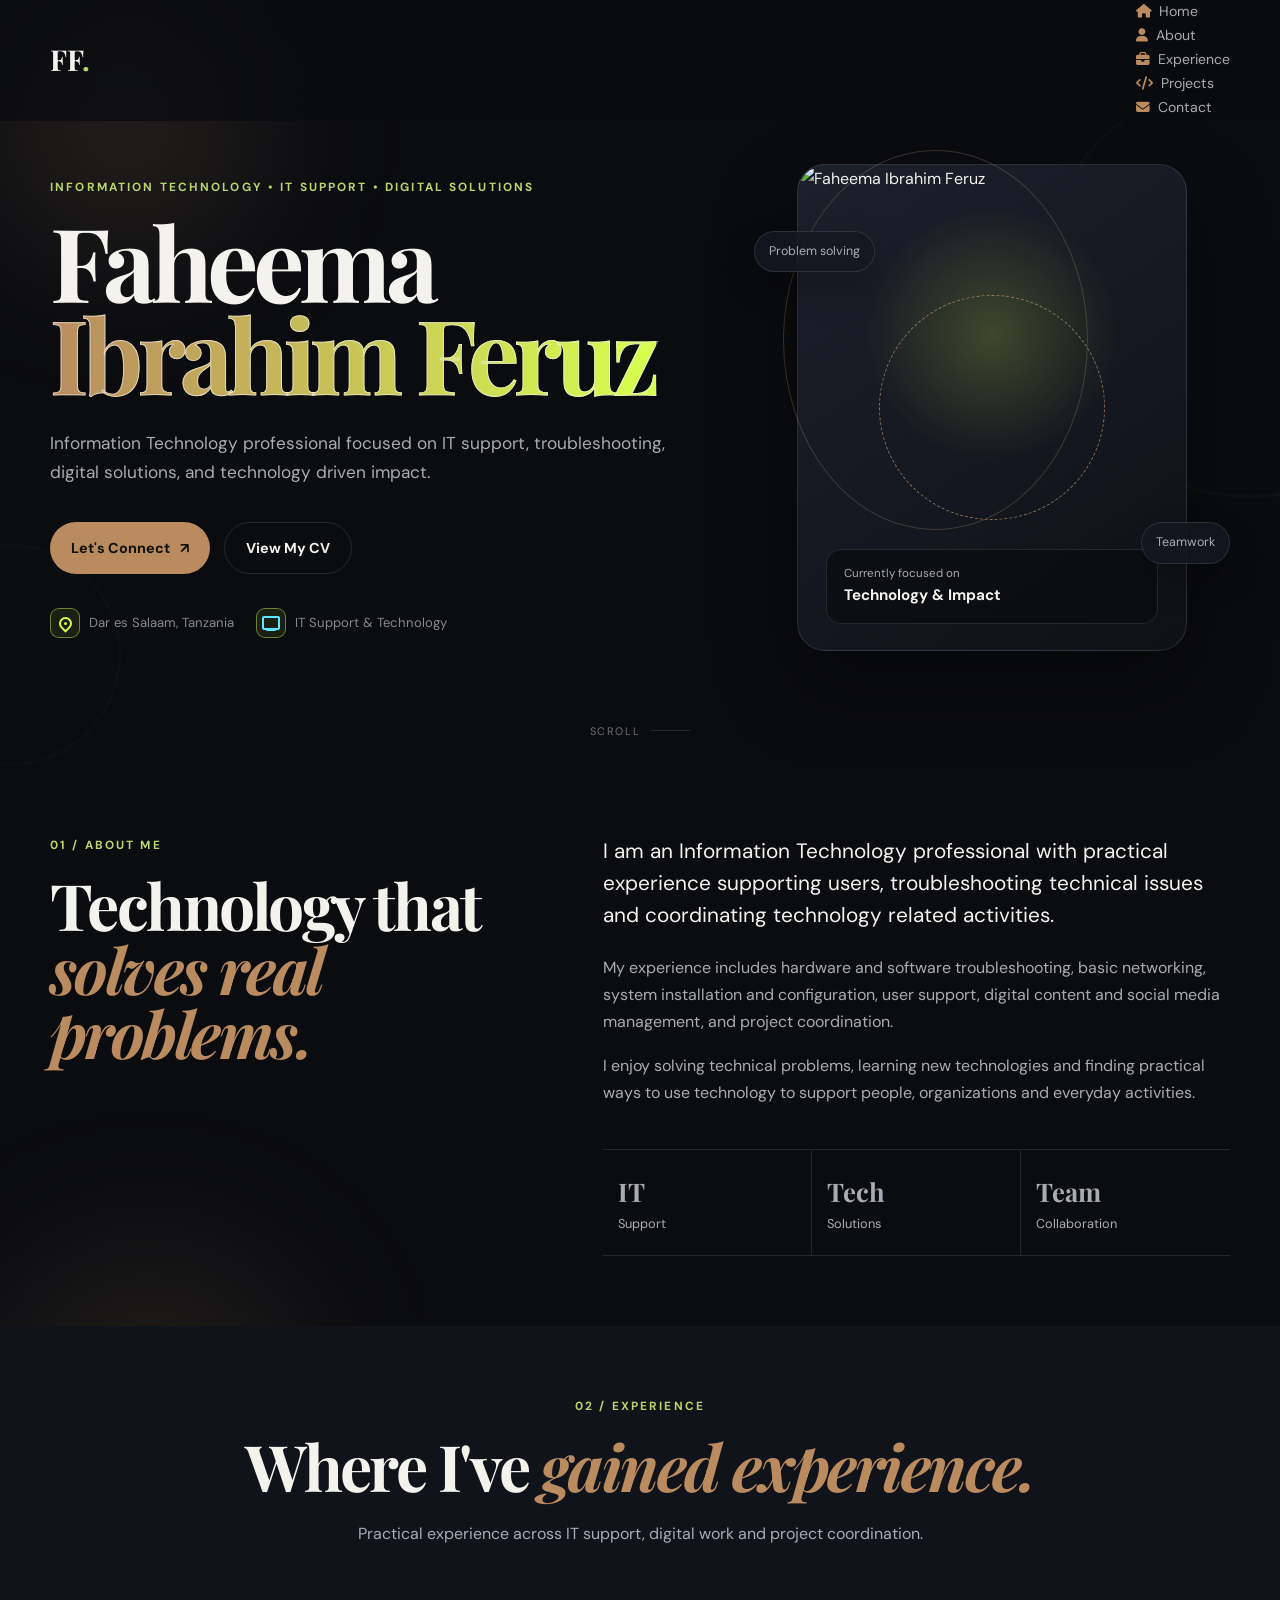
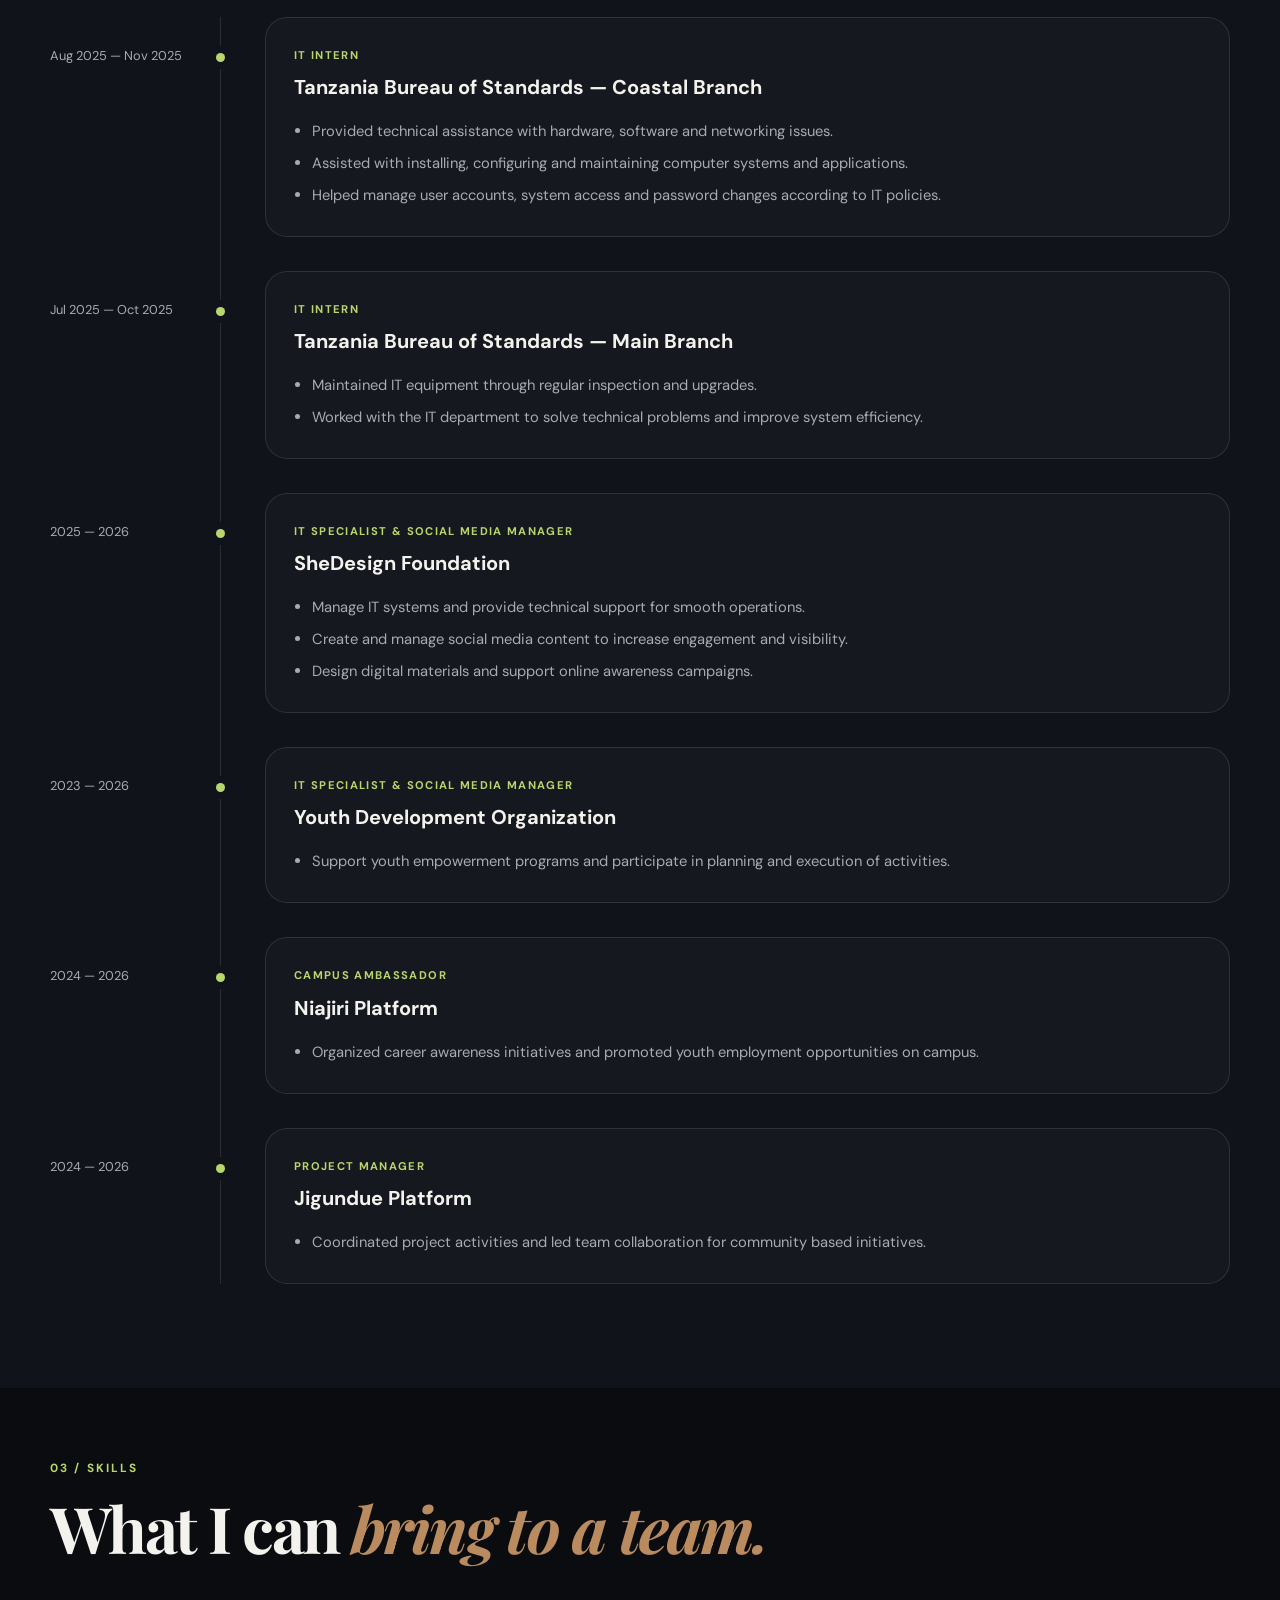
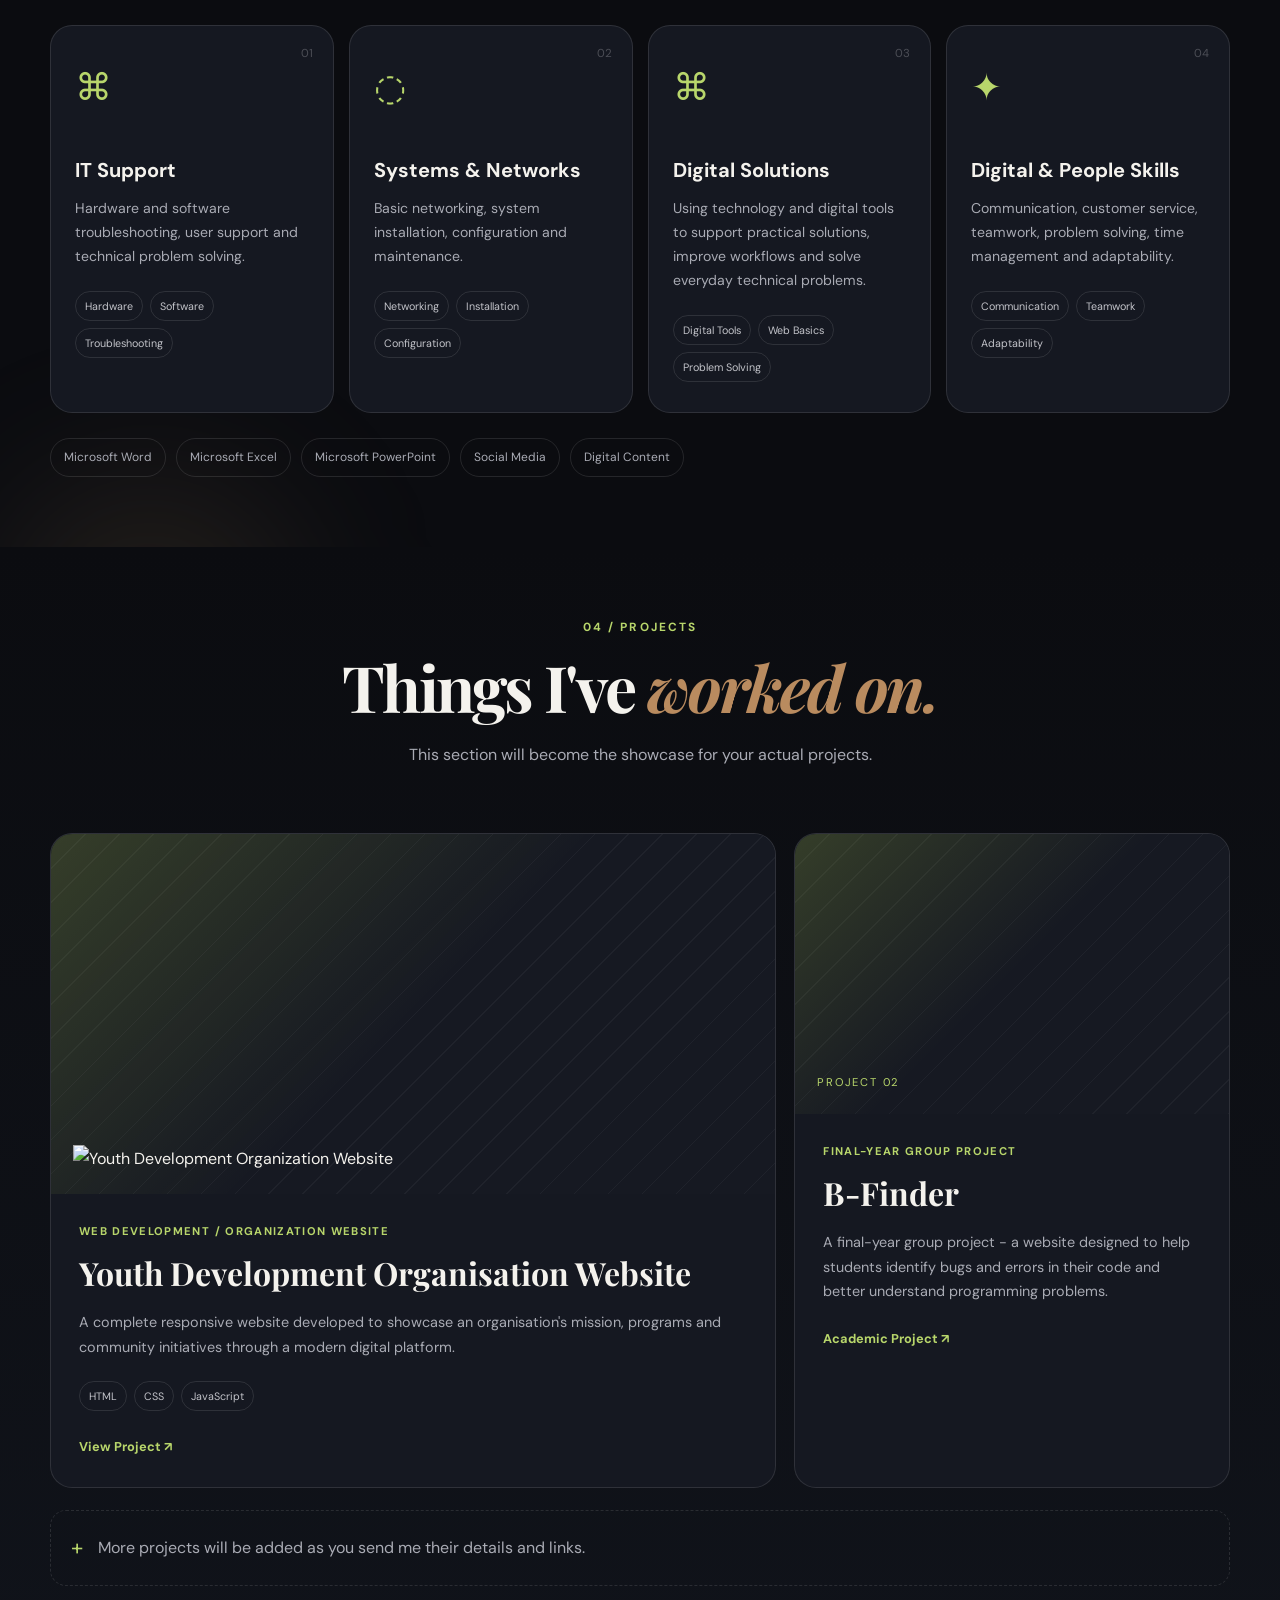
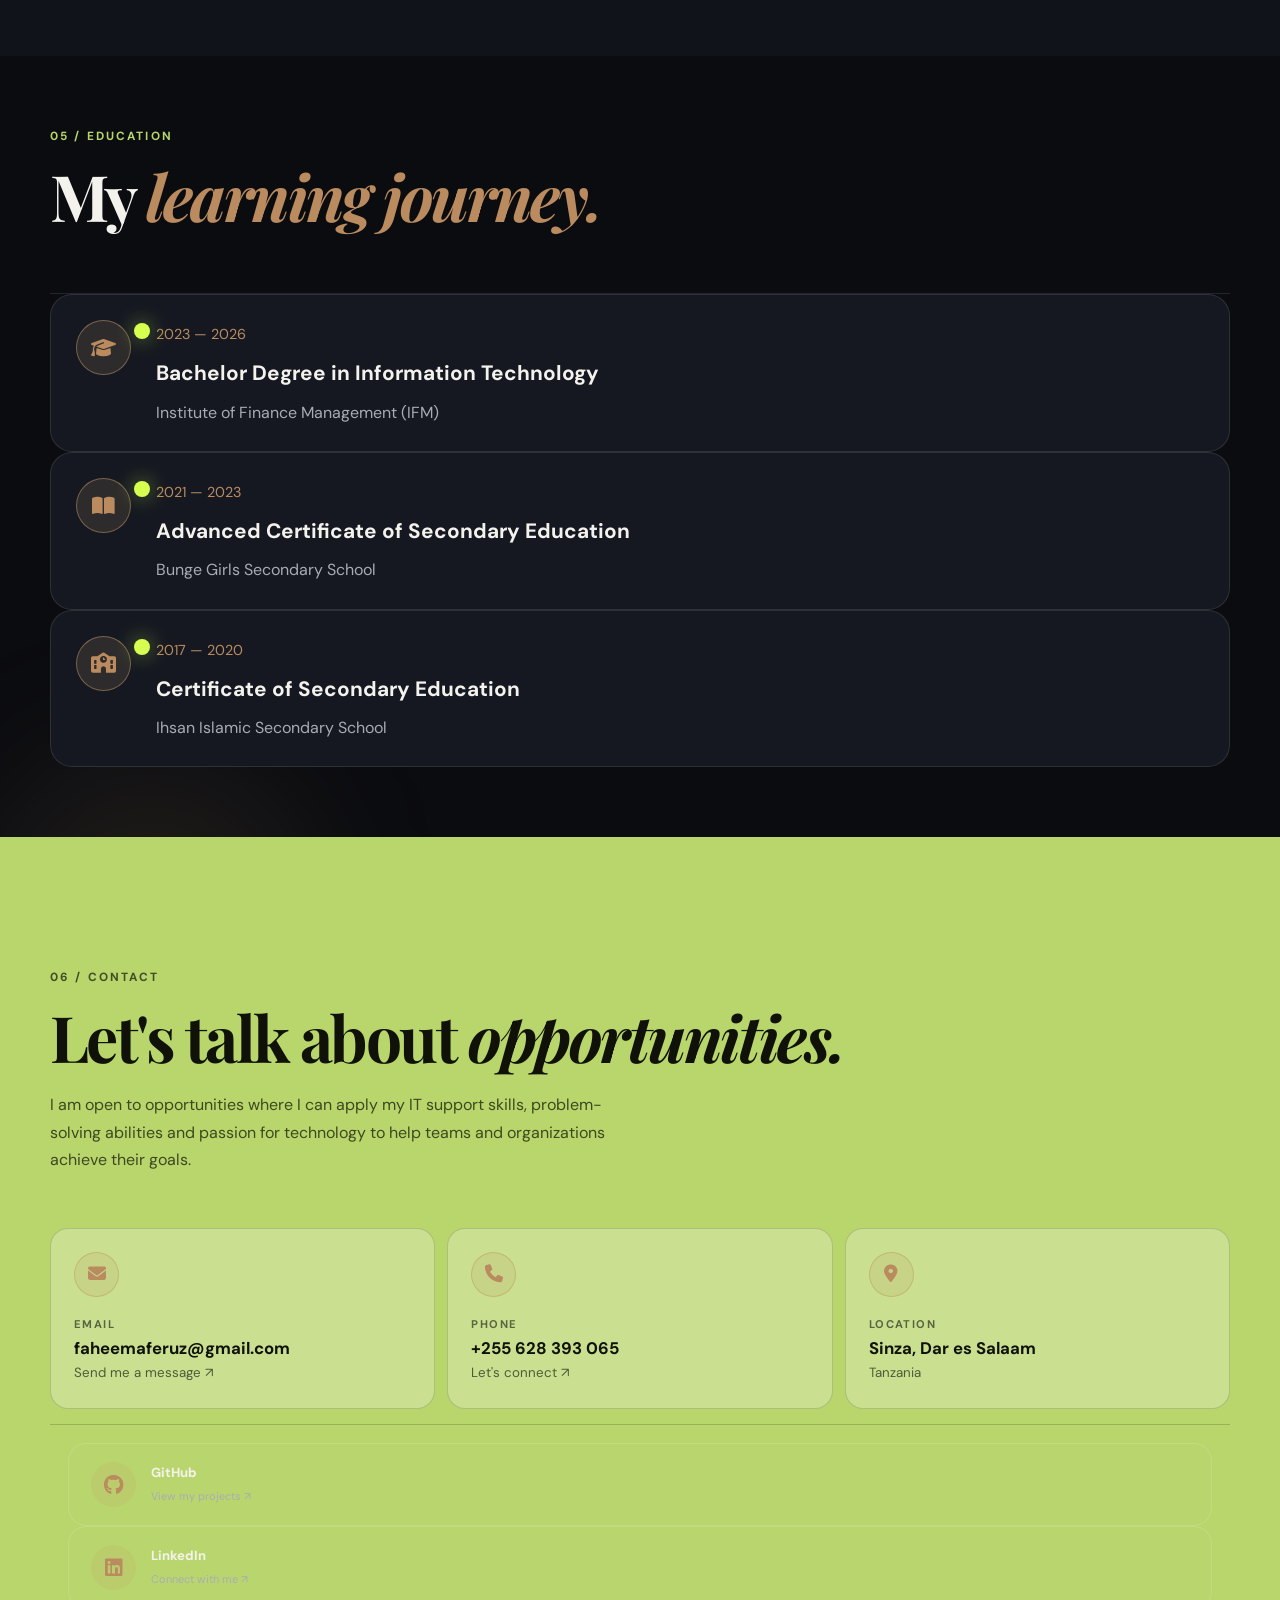
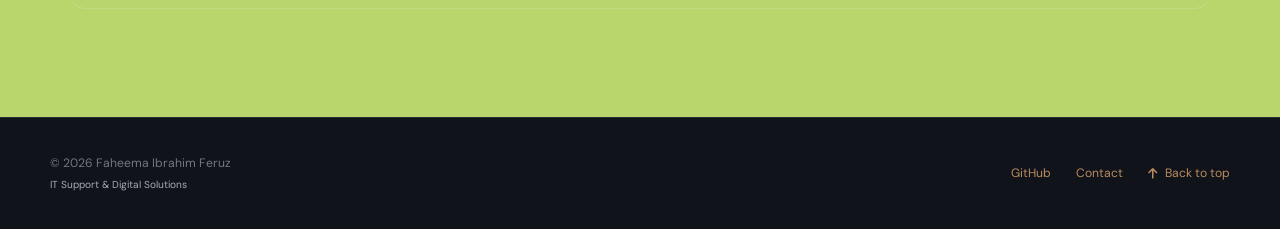
==== index.html @ ff319fea "Add files via upload" ====
<!DOCTYPE html>
<html lang="en">
<head>
  <meta charset="UTF-8">
  <meta name="viewport" content="width=device-width, initial-scale=1.0">
  <meta name="description" content="Portfolio of Faheema Ibrahim Feruz — Information Technology, IT Support and Digital Solutions.">
  <title>Faheema Ibrahim Feruz | IT Support & Digital Solutions</title>
  <link rel="preconnect" href="https://fonts.googleapis.com">
  <link rel="preconnect" href="https://fonts.gstatic.com" crossorigin>
  <link href="https://fonts.googleapis.com/css2?family=DM+Sans:wght@400;500;600;700&family=Playfair+Display:wght@600;700&display=swap" rel="stylesheet">
  <link rel="stylesheet" href="https://cdnjs.cloudflare.com/ajax/libs/font-awesome/6.5.2/css/all.min.css">
  <link rel="stylesheet" href="https://cdnjs.cloudflare.com/ajax/libs/font-awesome/6.5.1/css/all.min.css">
  <link rel="stylesheet" href="https://cdnjs.cloudflare.com/ajax/libs/font-awesome/6.5.2/css/all.min.css">
  <link rel="stylesheet" href="style.css">
</head>

<body>
  <div class="cursor-glow"></div>

 <header class="site-header">

  <nav class="navbar container">

    <a class="logo" href="#home">
      FF<span>.</span>
    </a>


    <button class="menu-toggle" aria-label="Open menu">
      <i class="fa-solid fa-bars"></i>
    </button>


    <nav class="nav-links">

      <a href="#home">
        <i class="fa-solid fa-house"></i>
        Home
      </a>

      <a href="#about">
        <i class="fa-solid fa-user"></i>
        About
      </a>

      <a href="#experience">
        <i class="fa-solid fa-briefcase"></i>
        Experience
      </a>

      <a href="#projects">
        <i class="fa-solid fa-code"></i>
        Projects
      </a>

      <a href="#contact">
        <i class="fa-solid fa-envelope"></i>
        Contact
      </a>

    </nav>

  </nav>

</header>
  <main>
    <!-- HERO -->
    <section id="home" class="hero">
      <div class="hero-bg-shape shape-one"></div>
      <div class="hero-bg-shape shape-two"></div>

      <div class="container hero-content">
        <div class="hero-text reveal">
          <p class="eyebrow">INFORMATION TECHNOLOGY • IT SUPPORT • DIGITAL SOLUTIONS</p>
          <h1>Faheema<br><span>Ibrahim Feruz</span></h1>
          <p class="hero-description">
            Information Technology professional focused on IT support, troubleshooting, digital solutions, and technology driven impact.
          </p>

          <div class="hero-buttons">
            <a class="btn btn-primary" href="#contact">Let's Connect <span>↗</span></a>
            <a class="btn btn-outline" href="Faheema-Feruz-CV.pdf" target="_blank">View My CV</a>
          </div>

          <div class="quick-info">
           <span class="info-item">
    <span class="info-icon location-icon">
        <span></span>
    </span>
    Dar es Salaam, Tanzania
</span>

<span class="info-item">
    <span class="info-icon computer-icon">
        <span></span>
    </span>
    IT Support & Technology
</span>
          </div>
        </div>

        <div class="hero-visual reveal">
          <div class="portrait-card">
            <div class="portrait-ring"></div>
            <img
        src="profile.jpg"
        alt="Faheema Ibrahim Feruz"
        class="profile-photo"
    >
            <div class="portrait-caption">
              <span>Currently focused on</span>
              <strong>Technology & Impact</strong>
            </div>
          </div>
          <div class="floating-note note-one">Problem solving</div>
          <div class="floating-note note-two">Teamwork</div>
        </div>
      </div>

      <a class="scroll-indicator" href="#about" aria-label="Scroll to about section">
        <span>Scroll</span>
        <div class="scroll-line"></div>
      </a>
    </section>

    <!-- ABOUT -->
    <section id="about" class="section">
      <div class="container two-column">
        <div class="section-heading reveal">
          <p class="eyebrow">01 / ABOUT ME</p>
          <h2>Technology that <em>solves real problems.</em></h2>
        </div>

        <div class="about-copy reveal">
          <p class="lead">
            I am an Information Technology professional with practical experience
            supporting users, troubleshooting technical issues and coordinating
            technology related activities.
          </p>
          <p>
            My experience includes hardware and software troubleshooting, basic networking,
            system installation and configuration, user support, digital content and
            social media management, and project coordination.
          </p>
         <p>
    I enjoy solving technical problems, learning new technologies and
    finding practical ways to use technology to support people,
    organizations and everyday activities.
  </p>

  <div class="about-stats">
    <div>
      <strong>IT</strong>
      <span>Support</span>
    </div>
    <div>
      <strong>Tech</strong>
      <span>Solutions</span>
    </div>
    <div>
      <strong>Team</strong>
      <span>Collaboration</span>
    </div>
  </div>
</div>
    </section>

    <!-- EXPERIENCE -->
    <section id="experience" class="section section-dark">
      <div class="container">
        <div class="section-heading centered reveal">
          <p class="eyebrow">02 / EXPERIENCE</p>
          <h2>Where I've <em>gained experience.</em></h2>
          <p>Practical experience across IT support, digital work and project coordination.</p>
        </div>

        <div class="timeline">
          <article class="timeline-item reveal">
            <div class="timeline-date">Aug 2025 — Nov 2025</div>
            <div class="timeline-card">
              <p class="role">IT Intern</p>
              <h3>Tanzania Bureau of Standards — Coastal Branch</h3>
              <ul>
                <li>Provided technical assistance with hardware, software and networking issues.</li>
                <li>Assisted with installing, configuring and maintaining computer systems and applications.</li>
                <li>Helped manage user accounts, system access and password changes according to IT policies.</li>
              </ul>
            </div>
          </article>

          <article class="timeline-item reveal">
            <div class="timeline-date">Jul 2025 — Oct 2025</div>
            <div class="timeline-card">
              <p class="role">IT Intern</p>
              <h3>Tanzania Bureau of Standards — Main Branch</h3>
              <ul>
                <li>Maintained IT equipment through regular inspection and upgrades.</li>
                <li>Worked with the IT department to solve technical problems and improve system efficiency.</li>
              </ul>
            </div>
          </article>

          <article class="timeline-item reveal">
            <div class="timeline-date">2025 — 2026</div>
            <div class="timeline-card">
              <p class="role">IT Specialist & Social Media Manager</p>
              <h3>SheDesign Foundation</h3>
              <ul>
                <li>Manage IT systems and provide technical support for smooth operations.</li>
                <li>Create and manage social media content to increase engagement and visibility.</li>
                <li>Design digital materials and support online awareness campaigns.</li>
              </ul>
            </div>
          </article>

          <article class="timeline-item reveal">
            <div class="timeline-date">2023 — 2026</div>
            <div class="timeline-card">
              <p class="role">IT Specialist & Social Media Manager</p>
              <h3>Youth Development Organization</h3>
              <ul>
                <li>Support youth empowerment programs and participate in planning and execution of activities.</li>
              </ul>
            </div>
          </article>

          <article class="timeline-item reveal">
            <div class="timeline-date">2024 — 2026</div>
            <div class="timeline-card">
              <p class="role">Campus Ambassador</p>
              <h3>Niajiri Platform</h3>
              <ul>
                <li>Organized career awareness initiatives and promoted youth employment opportunities on campus.</li>
              </ul>
            </div>
          </article>

          <article class="timeline-item reveal">
            <div class="timeline-date">2024 — 2026</div>
            <div class="timeline-card">
              <p class="role">Project Manager</p>
              <h3>Jigundue Platform</h3>
              <ul>
                <li>Coordinated project activities and led team collaboration for community based initiatives.</li>
              </ul>
            </div>
          </article>
        </div>
      </div>
    </section>

    <!-- SKILLS -->
    <section id="skills" class="section">
      <div class="container">
        <div class="section-heading reveal">
          <p class="eyebrow">03 / SKILLS</p>
          <h2>What I can <em>bring to a team.</em></h2>
        </div>

        <div class="skills-grid">
          <article class="skill-card reveal">
            <span class="skill-number">01</span>
            <div class="skill-icon">⌘</div>
            <h3>IT Support</h3>
            <p>Hardware and software troubleshooting, user support and technical problem solving.</p>
            <div class="tags">
              <span>Hardware</span><span>Software</span><span>Troubleshooting</span>
            </div>
          </article>

          <article class="skill-card reveal">
            <span class="skill-number">02</span>
            <div class="skill-icon">◌</div>
            <h3>Systems & Networks</h3>
            <p>Basic networking, system installation, configuration and maintenance.</p>
            <div class="tags">
              <span>Networking</span><span>Installation</span><span>Configuration</span>
            </div>
          </article>

          <article class="skill-card reveal">
  <span class="skill-number">03</span>
  <div class="skill-icon">⌘</div>
  <h3>Digital Solutions</h3>
  <p>Using technology and digital tools to support practical solutions, improve workflows and solve everyday technical problems.</p>
  <div class="tags">
    <span>Digital Tools</span><span>Web Basics</span><span>Problem Solving</span>
  </div>
</article>

          <article class="skill-card reveal">
            <span class="skill-number">04</span>
            <div class="skill-icon">✦</div>
            <h3>Digital & People Skills</h3>
            <p>Communication, customer service, teamwork, problem solving, time management and adaptability.</p>
            <div class="tags">
              <span>Communication</span><span>Teamwork</span><span>Adaptability</span>
            </div>
          </article>
        </div>

        <div class="software-strip reveal">
          <span>Microsoft Word</span>
          <span>Microsoft Excel</span>
          <span>Microsoft PowerPoint</span>
          <span>Social Media</span>
          <span>Digital Content</span>
        </div>
      </div>
    </section>

    <!-- PROJECTS -->
    <section id="projects" class="section projects-section">
      <div class="container">
        <div class="section-heading centered reveal">
          <p class="eyebrow">04 / PROJECTS</p>
          <h2>Things I've <em>worked on.</em></h2>
          <p>This section will become the showcase for your actual projects.</p>
        </div>

        <div class="project-grid">
          <article class="project-card featured reveal">
            <div class="project-image project-image-one">
  <img src="ydo-website.png" alt="Youth Development Organization Website">
</div>
            <div class="project-content">
             <p class="project-type">Web Development / Organization Website</p>

<h3>Youth Development Organisation Website</h3>

<p>
A complete responsive website developed to showcase an organisation's
mission, programs and community initiatives through a modern digital
platform.
</p>

<div class="tags">
  <span>HTML</span>
  <span>CSS</span>
  <span>JavaScript</span>
</div>

<div class="project-links">
    <a href="project-ydo.html" class="project-link">
        View Project ↗
    </a>
</div>
            </div>
          </article>

          <article class="project-card reveal">
            <div class="project-image project-image-two">
              <span>PROJECT 02</span>
            </div>
            <div class="project-content">
              <p class="project-type">Final-Year Group Project</p>
              <h3>B-Finder</h3>
<p>
  A final-year group project - a website designed to help students
  identify bugs and errors in their code and better understand
  programming problems.
</p>
              <div class="project-links">
                <span class="project-link">
  Academic Project ↗
</span>
              </div>
            </div>
          </article>
        </div>

        <div class="project-note reveal">
          <span>+</span>
          <p>More projects will be added as you send me their details and links.</p>
        </div>
      </div>
    </section>

    <!-- EDUCATION -->
    <section id="education" class="section">
      <div class="container">
        <div class="section-heading reveal">
          <p class="eyebrow">05 / EDUCATION</p>
          <h2>My <em>learning journey.</em></h2>
        </div>

        <div class="education-list">

  <article class="education-item reveal">
   <div class="education-icon">
  <i class="fa-solid fa-graduation-cap"></i>
</div>

    <div class="education-content">
      <span class="education-year">2023 — 2026</span>
      <h3>Bachelor Degree in Information Technology</h3>
      <p>Institute of Finance Management (IFM)</p>
    </div>
  </article>

  <article class="education-item reveal">
   <div class="education-icon">
  <i class="fa-solid fa-book-open"></i>
</div>

    <div class="education-content">
      <span class="education-year">2021 — 2023</span>
      <h3>Advanced Certificate of Secondary Education</h3>
      <p>Bunge Girls Secondary School</p>
    </div>
  </article>

  <article class="education-item reveal">
   <div class="education-icon">
  <i class="fa-solid fa-school"></i>
</div>

    <div class="education-content">
      <span class="education-year">2017 — 2020</span>
      <h3>Certificate of Secondary Education</h3>
      <p>Ihsan Islamic Secondary School</p>
    </div>
  </article>

</div>
    </section>

    <!-- CONTACT -->
    <section id="contact" class="contact-section">
      <div class="container contact-inner">
        <div class="section-heading reveal">
          <p class="eyebrow">06 / CONTACT</p>
          <h2>Let's talk about <em>opportunities.</em></h2>
          <p>
  I am open to opportunities where I can apply my IT support skills,
  problem-solving abilities and passion for technology to help teams
  and organizations achieve their goals.
</p>
        </div>

        <div class="contact-details reveal">
          <a href="mailto:faheemaferuz@gmail.com" class="contact-card">
  <div class="contact-icon">
    <i class="fa-solid fa-envelope"></i>
  </div>

  <span>Email</span>
  <strong>faheemaferuz@gmail.com</strong>
  <small>Send me a message ↗</small>
</a>

          <a href="tel:+255628393065" class="contact-card">
            <div class="contact-icon">
  <i class="fa-solid fa-phone"></i>
</div>
            <span>Phone</span>
            <strong>+255 628 393 065</strong>
            <small>Let's connect ↗</small>
          </a>

          <div class="contact-card">
            <div class="contact-icon">
  <i class="fa-solid fa-location-dot"></i>
</div>
            <span>Location</span>
            <strong>Sinza, Dar es Salaam</strong>
            <small>Tanzania</small>
          </div>
        </div>

        <div class="social-placeholder reveal">
  <a href="https://github.com/maolixie" 
   target="_blank" 
   class="social-card">

  <span class="social-icon">
    <i class="fa-brands fa-github"></i>
  </span>

  <div>
    <strong>GitHub</strong>
    <small>View my projects ↗</small>
  </div>

</a>

   <a href="https://www.linkedin.com/in/faheema-feruz-80536438b" 
     target="_blank" 
     class="social-card">

    <span class="social-icon">
      <i class="fa-brands fa-linkedin"></i>
    </span>

    <div>
      <strong>LinkedIn</strong>
      <small>Connect with me ↗</small>
    </div>

  </a>

</div>
      </div>
    </section>
  </main>

  <footer class="footer">
  <div class="container footer-inner">
    <div>
      <p>© <span id="year"></span> Faheema Ibrahim Feruz</p>
      <small>IT Support & Digital Solutions</small>
    </div>

    <div class="footer-links">
      <a href="https://github.com/maolixie" target="_blank">GitHub</a>
      <a href="#contact">Contact</a>
     <a href="#home">
    <i class="fa-solid fa-arrow-up"></i>
    Back to top
</a>
    </div>
  </div>
</footer>

  <script src="script.js"></script>
</body>
</html>
---- style.css ----
/* ==============================
   FAHEEMA IBRAHIM FERUZ PORTFOLIO
   ============================== */

:root {
  --bg: #0b0c10;
  --bg-soft: #11131a;
  --card: #151821;
  --text: #f4f2ed;
  --muted: #a9abb4;
  --line: rgba(255,255,255,.11);
  --accent: #b8d66b;
--accent-dark: #91ad4f;
  --max: 1180px;
  --radius: 22px;
}

* {
  margin: 0;
  padding: 0;
  box-sizing: border-box;
}

html {
  scroll-behavior: smooth;
}

body {
  font-family: "DM Sans", sans-serif;
  background: var(--bg);
  color: var(--text);
  line-height: 1.7;
  overflow-x: hidden;
}

a {
  color: inherit;
  text-decoration: none;
}

button {
  font: inherit;
}

.container {
  width: min(var(--max), calc(100% - 48px));
  margin: 0 auto;
}

/* Header */
.site-header {
  position: fixed;
  inset: 0 0 auto;
  z-index: 1000;
  background: rgba(11,12,16,.72);
  backdrop-filter: blur(18px);
  border-bottom: 1px solid transparent;
  transition: .3s ease;
}

.site-header.scrolled {
  border-color: var(--line);
}

.navbar {
  min-height: 82px;
  display: flex;
  align-items: center;
  justify-content: space-between;
}

.logo {
  font-family: "Playfair Display", serif;
  font-size: 1.8rem;
  font-weight: 700;
}

.logo span {
  color: var(--accent);
}

.nav-links a {

  color: var(--muted);

  font-size: .88rem;

  transition: color .25s ease;

}

.nav-links a:hover {

  color: var(--accent);

}

.menu-toggle {
  display: block;
  border: 0;
  background: transparent;
  cursor: pointer;
}

.menu-toggle span {
  display: none;
  width: 25px;
  height: 2px;
  margin: 5px 0;
  background: var(--text);
}

/* Hero */
.hero {
  min-height: 85vh;
  position: relative;
  display: flex;
  align-items: center;
  overflow: hidden;
  padding: 130px 0 80px;
}

.hero-content {
  display: grid;
  grid-template-columns: 1.15fr .85fr;
  align-items: center;
  gap: 60px;
}

.eyebrow {
  color: var(--accent);
  font-size: .74rem;
  font-weight: 700;
  letter-spacing: .18em;
  text-transform: uppercase;
  margin-bottom: 18px;
}

.hero h1 {
  font-family: "Playfair Display", serif;
  font-size: clamp(4rem, 8vw, 7.5rem);
  line-height: .9;
  letter-spacing: -.055em;
  margin-bottom: 30px;
}

.hero h1 span {
  color: transparent;
  -webkit-text-stroke: 1px rgba(244,242,237,.65);
}

.hero-description {
  max-width: 650px;
  color: var(--muted);
  font-size: 1.08rem;
  margin-bottom: 34px;
}

.hero-buttons {
  display: flex;
  gap: 14px;
  flex-wrap: wrap;
}

.btn {
  display: inline-flex;
  align-items: center;
  gap: 10px;
  padding: 13px 21px;
  border-radius: 999px;
  font-weight: 700;
  font-size: .9rem;
  transition: transform .25s ease, background .25s ease, color .25s ease;
}

.btn:hover {
  transform: translateY(-3px);
}

.btn-primary {
  color: #10120a;
 background: #b98b5f;
}

.btn-primary:hover {

  background: #d2aa7a;
  transform: translateY(-3px);
  box-shadow: 0 12px 25px rgba(196,154,108,.35);

}

.btn-outline {
  border: 1px solid var(--line);
  color: var(--text);
}

.btn-outline:hover {
  border-color: var(--accent);
  color: var(--accent);
}

.quick-info {
  display: flex;
  flex-wrap: wrap;
  gap: 22px;
  margin-top: 34px;
  color: #858792;
  font-size: .82rem;
}

.hero-visual {
  position: relative;
  min-height: 520px;
  display: grid;
  place-items: center;
}

.portrait-card {
  width: min(390px, 75vw);
  aspect-ratio: 4 / 5;
  position: relative;
  display: grid;
  place-items: center;
  overflow: hidden;
  border-radius: 200px 200px 28px 28px;
  background:
    radial-gradient(circle at 50% 35%, rgba(215,255,79,.2), transparent 34%),
    linear-gradient(145deg, #1c202b, #0f1117);
  border: 1px solid var(--line);
  box-shadow: 0 35px 80px rgba(0,0,0,.4);
}

.portrait-card::before {
  content: "";
  position: absolute;
  width: 78%;
  height: 78%;
  border-radius: 50%;
  border: 1px solid rgba(215,255,79,.25);
}

.initials {
  font-family: "Playfair Display", serif;
  font-size: clamp(5rem, 12vw, 9rem);
  color: rgba(244,242,237,.9);
  position: relative;
  z-index: 2;
}

.portrait-ring {
  position: absolute;
  width: 58%;
  aspect-ratio: 1;
 border: 1px dashed rgba(196,154,108,.7);
  border-radius: 50%;
  animation: spin 20s linear infinite;
   z-index: 4;
}

.portrait-caption {
  position: absolute;
  left: 28px;
  right: 28px;
  bottom: 26px;
  display: flex;
  flex-direction: column;
  padding: 14px 17px;
  background: rgba(11,12,16,.76);
  border: 1px solid var(--line);
  border-radius: 15px;
  backdrop-filter: blur(10px);
}

.portrait-caption span {
  color: var(--muted);
  font-size: .72rem;
}

.portrait-caption strong {
  font-size: .95rem;
}

.floating-note {
  position: absolute;
  padding: 9px 14px;
  border: 1px solid var(--line);
  background: rgba(21,24,33,.86);
  border-radius: 999px;
  font-size: .78rem;
  color: var(--muted);
  box-shadow: 0 15px 35px rgba(0,0,0,.25);
  z-index: 10;
}

.note-one {
  top: 16%;
  left: 0;
  animation: float 4s ease-in-out infinite;
}

.note-two {
  right: 0;
  bottom: 20%;
  animation: float 4s ease-in-out infinite 1s;
}

.hero-bg-shape {
  position: absolute;
  border-radius: 50%;
  filter: blur(1px);
  pointer-events: none;
}

.shape-one {
  width: 420px;
  height: 420px;
  right: -180px;
  top: 10%;
  border: 1px solid rgba(215,255,79,.09);
}

.shape-two {
  width: 220px;
  height: 220px;
  left: -100px;
  bottom: 0;
  border: 1px solid rgba(215,255,79,.07);
}

.scroll-indicator {
  position: absolute;
  left: 50%;
  bottom: 25px;
  transform: translateX(-50%);
  display: flex;
  align-items: center;
  gap: 10px;
  color: #6e7079;
  font-size: .68rem;
  text-transform: uppercase;
  letter-spacing: .15em;
}

.scroll-line {
  width: 40px;
  height: 1px;
  background: var(--line);
}

/* General sections */
.section {
  padding: 70px 0;
}

.section-dark {
  background: var(--bg-soft);
}

.section-heading h2 {
  font-family: "Playfair Display", serif;
  font-size: clamp(2.7rem, 5vw, 5rem);
  line-height: 1;
  letter-spacing: -.04em;
}

.section-heading h2 em {
  font-style: italic;
  color: #b98b5f;
}

.section-heading > p:last-child {
  max-width: 600px;
  color: var(--muted);
  margin-top: 22px;
}

.centered {
  text-align: center;
}

.centered > p:last-child {
  margin-left: auto;
  margin-right: auto;
}

/* About */
.two-column {
  display: grid;
  grid-template-columns: .85fr 1.15fr;
  gap: 90px;
}

.about-copy {
  color: var(--muted);
}

.about-copy .lead {
  color: var(--text);
  font-size: 1.3rem;
  line-height: 1.55;
  margin-bottom: 22px;
}

.about-copy p + p {
  margin-top: 17px;
}

.about-stats {
  display: grid;
  grid-template-columns: repeat(3, 1fr);
  margin-top: 42px;
  border-top: 1px solid var(--line);
  border-bottom: 1px solid var(--line);
}

.about-stats div {
  padding: 20px 15px;
  border-right: 1px solid var(--line);
}

.about-stats div:last-child {
  border-right: 0;
}

.about-stats strong,
.about-stats span {
  display: block;
}

.about-stats strong {
  font-family: "Playfair Display", serif;
  font-size: 1.6rem;
}

.about-stats span {
  color: var(--muted);
  font-size: .8rem;
}

/* Timeline */
.timeline {
  margin-top: 70px;
  position: relative;
}

.timeline::before {
  content: "";
  position: absolute;
  left: 170px;
  top: 0;
  bottom: 0;
  width: 1px;
  background: var(--line);
}

.timeline-item {
  display: grid;
  grid-template-columns: 170px 1fr;
  gap: 45px;
  margin-bottom: 34px;
}

.timeline-date {
  color: var(--muted);
  font-size: .8rem;
  padding-top: 28px;
}

.timeline-card {
  position: relative;
  padding: 28px;
  border: 1px solid var(--line);
  border-radius: var(--radius);
  background: rgba(255,255,255,.025);
}

.timeline-card::before {
  content: "";
  position: absolute;
  width: 9px;
  height: 9px;
  left: -50px;
  top: 35px;
  border-radius: 50%;
  background: var(--accent);
  box-shadow: 0 0 0 7px var(--bg-soft);
}

.role,
.project-type {
  color: var(--accent);
  text-transform: uppercase;
  letter-spacing: .12em;
  font-size: .7rem;
  font-weight: 700;
}

.timeline-card h3 {
  font-size: 1.25rem;
  margin: 5px 0 15px;
}

.timeline-card li {
  color: var(--muted);
  margin: 7px 0 0 18px;
  font-size: .92rem;
}

/* Skills */
.skills-grid {
  margin-top: 65px;
  display: grid;
  grid-template-columns: repeat(4, 1fr);
  gap: 15px;
}

.skill-card {
  position: relative;
  padding: 30px 24px;
  min-height: 320px;
  border: 1px solid var(--line);
  border-radius: var(--radius);
  background: var(--card);
  overflow: hidden;
  transition: transform .3s ease, border-color .3s ease;
}

.skill-card:hover {
  transform: translateY(-8px);
  border-color: rgba(215,255,79,.45);
}

.skill-number {
  position: absolute;
  right: 20px;
  top: 18px;
  color: #4c4e56;
  font-size: .72rem;
}

.skill-icon {
  font-size: 2.3rem;
  color: var(--accent);
  margin-bottom: 35px;
}

.skill-card h3 {
  font-size: 1.25rem;
  margin-bottom: 10px;
}

.skill-card p {
  color: var(--muted);
  font-size: .88rem;
}

.tags {
  display: flex;
  flex-wrap: wrap;
  gap: 7px;
  margin-top: 22px;
}

.tags span {
  padding: 5px 9px;
  border: 1px solid var(--line);
  border-radius: 999px;
  color: #c2c3c9;
  font-size: .67rem;
}

.software-strip {
  display: flex;
  flex-wrap: wrap;
  gap: 10px;
  margin-top: 25px;
}

.software-strip span {
  border: 1px solid var(--line);
  padding: 8px 13px;
  border-radius: 999px;
  color: var(--muted);
  font-size: .75rem;
}

/* Projects */
.projects-section {
  background: linear-gradient(180deg, #0b0c10 0%, #10131a 100%);
}

.project-grid {
  display: grid;
  grid-template-columns: 1.25fr .75fr;
  gap: 18px;
  margin-top: 65px;
}
 
.project-card {
    transition: transform .4s ease, box-shadow .4s ease;
    overflow: hidden;
    border: 1px solid var(--line);
    border-radius: var(--radius);
    background: var(--card);
}

.project-card:hover {
    transform: translateY(-10px);
    box-shadow: 0 25px 60px rgba(196,154,108,.18);
}

.project-image {
  min-height: 280px;
  display: flex;
  align-items: flex-end;
  padding: 22px;
  background:
    linear-gradient(135deg, rgba(215,255,79,.16), transparent 50%),
    repeating-linear-gradient(135deg, rgba(255,255,255,.04) 0 1px, transparent 1px 24px),
    #161922;
}

.featured .project-image {
  min-height: 360px;
}

.project-image span {
  font-size: .7rem;
  letter-spacing: .16em;
  color: var(--accent);
}

.project-content {
  padding: 28px;
}

.project-content h3 {
  font-family: "Playfair Display", serif;
  font-size: 2rem;
  margin: 5px 0 10px;
}

.project-content > p:not(.project-type) {
  color: var(--muted);
  font-size: .9rem;
}

.project-links {
  margin-top: 20px;
}

.project-link {
  color: var(--accent);
  font-size: .8rem;
  font-weight: 700;
}

.disabled-link {
  opacity: .65;
  cursor: default;
}

.project-note {
  display: flex;
  align-items: center;
  gap: 15px;
  margin-top: 22px;
  padding: 18px 20px;
  border: 1px dashed var(--line);
  border-radius: 16px;
  color: var(--muted);
}

.project-note span {
  color: var(--accent);
  font-size: 1.4rem;
}

/* Education */
.education-list {
  margin-top: 65px;
  border-top: 1px solid var(--line);
}

.education-item {
  display: grid;
  grid-template-columns: 150px 1fr;
  gap: 35px;
  padding: 28px 0;
  border-bottom: 1px solid var(--line);
}

.education-year {
  color: var(--accent);
  font-size: .8rem;
  line-height: 1.4;
}

.education-item h3 {
  font-size: 1.3rem;
}

.education-item p {
  color: var(--muted);
}

/* Contact */
.contact-section {
  padding: 130px 0 90px;
  background: var(--accent);
  color: #10120a;
}

.contact-section .eyebrow {
  color: #10120a;
  opacity: .7;
}

.contact-section .section-heading h2 em {
  color: #10120a;
}

.contact-section .section-heading > p:last-child {
  color: #3f4821;
}

.contact-details {
  display: grid;
  grid-template-columns: repeat(3, 1fr);
  gap: 12px;
  margin-top: 55px;
}

.contact-card {
  min-height: 150px;
  padding: 23px;
  display: flex;
  flex-direction: column;
  justify-content: space-between;
  background: rgba(255,255,255,.25);
  border: 1px solid rgba(16,18,10,.16);
  border-radius: 18px;
  transition: transform .25s ease, background .25s ease;
}

.contact-card:hover {
  transform: translateY(-5px);
  background: rgba(255,255,255,.4);
}

.contact-card span {
  font-size: .7rem;
  text-transform: uppercase;
  letter-spacing: .13em;
  font-weight: 700;
  opacity: .6;
}

.contact-card strong {
  font-size: 1.05rem;
  word-break: break-word;
}

.contact-card small {
  opacity: .65;
}

.social-placeholder {
  margin-top: 15px;
  padding: 18px;
  border-top: 1px solid rgba(16,18,10,.18);
  color: #3f4821;
  font-size: .82rem;
}

/* Footer */
.footer {
  background: #08090c;
  padding: 25px 0;
}

.footer-inner {
  display: flex;
  justify-content: space-between;
  gap: 20px;
  color: #747680;
  font-size: .76rem;
}

.footer a:hover {
  color: var(--accent);
}

/* Reveal animation */
.reveal {
  opacity: 0;
  transform: translateY(25px);
  transition: opacity .8s ease, transform .8s ease;
}

.reveal.visible {
  opacity: 1;
  transform: translateY(0);
}

@keyframes spin {
  to { transform: rotate(360deg); }
}

@keyframes float {
  0%, 100% { transform: translateY(0); }
  50% { transform: translateY(-10px); }
}

/* Responsive */
@media (max-width: 950px) {
  .hero-content,
  .two-column,
  .project-grid {
    grid-template-columns: 1fr;
  }

  .hero {
    padding-top: 125px;
  }

  .hero-visual {
    min-height: 100px;
  }

  .skills-grid {
    grid-template-columns: repeat(2, 1fr);
  }

  .two-column {
    gap: 45px;
  }

  .timeline::before {
    display: none;
  }

  .timeline-item {
    grid-template-columns: 1fr;
    gap: 8px;
  }

  .timeline-date {
    padding-top: 0;
  }

  .timeline-card::before {
    display: none;
  }
}

@media (max-width: 700px) {
  .container {
    width: min(var(--max), calc(100% - 30px));
  }

  .navbar {
    min-height: 70px;
  }

  .menu-toggle {
    display: block;
  }

  .nav-links {
    position: absolute;
    left: 15px;
    right: 15px;
    top: 70px;
    display: none;
    flex-direction: column;
    align-items: stretch;
    gap: 0;
    padding: 10px;
    background: rgba(21,24,33,.98);
    border: 1px solid var(--line);
    border-radius: 16px;
  }

  .nav-links.open {
    display: flex;
  }

  .nav-links a {
    padding: 12px;
  }

  .hero h1 {
    font-size: clamp(3.4rem, 18vw, 5rem);
  }

  .hero-visual {
    min-height: 390px;
  }

  .skills-grid,
  .contact-details {
    grid-template-columns: 1fr;
  }

  .about-stats {
    grid-template-columns: 1fr;
  }

  .about-stats div {
    border-right: 0;
    border-bottom: 1px solid var(--line);
  }

  .about-stats div:last-child {
    border-bottom: 0;
  }

  .section {
    padding: 95px 0;
  }

  .contact-section {
    padding: 95px 0 65px;
  }

  .education-item {
    grid-template-columns: 1fr;
    gap: 8px;
  }

  .footer-inner {
    flex-direction: column;
  }

  .floating-note {
    display: none;
  }
}
/* Profile Photo */
.profile-photo {
    width: 100%;
    height: 100%;
    object-fit: cover;
    object-position: center top;
    border-radius: 28px;
    position: relative;
    z-index: 2;
    display: block;
}

.portrait-card {
    overflow: visible;
    border-radius: 28px;
    position: relative;
    z-index: 2;
}

.profile-photo {
    position: relative;
    z-index: 3;
}
.info-item {
    display: inline-flex;
    align-items: center;
    gap: 9px;
}

.info-icon {
    width: 30px;
    height: 30px;
    border: 1px solid rgba(215, 255, 79, 0.45);
    background: rgba(215, 255, 79, 0.08);
    border-radius: 9px;
    display: inline-flex;
    align-items: center;
    justify-content: center;
    position: relative;
    flex-shrink: 0;
}

/* Location icon */
.location-icon::before {
    content: "";
    width: 9px;
    height: 9px;
    border: 2px solid #d7ff4f;
    border-radius: 50% 50% 50% 0;
    transform: rotate(-45deg);
    position: absolute;
}

.location-icon::after {
    content: "";
    width: 3px;
    height: 3px;
    background: #d7ff4f;
    border-radius: 50%;
    position: absolute;
}

/* Computer icon */
.computer-icon::before {
    content: "";
    width: 14px;
    height: 10px;
    border: 2px solid #5ee7ff;
    border-radius: 2px;
    position: absolute;
    top: 7px;
}

.computer-icon::after {
    content: "";
    width: 10px;
    height: 2px;
    background: #5ee7ff;
    position: absolute;
    bottom: 6px;
    border-radius: 2px;
}
/* Profile photo floating animation */
.profile-photo {
    animation: floatPhoto 5s ease-in-out infinite;
}

@keyframes floatPhoto {
    0%, 100% {
        transform: translateY(0);
    }
    50% {
        transform: translateY(-10px);
    }
}
/* Card hover animation */
.skill-card,
.project-card,
.contact-card {
    transition: transform .35s ease, box-shadow .35s ease;
}

.skill-card:hover,
.project-card:hover,
.contact-card:hover {
    transform: translateY(-8px);
    box-shadow: 0 20px 40px rgba(0,0,0,.25);
}
.btn {
    transition: transform .25s ease, box-shadow .25s ease;
}

.btn:hover {
    transform: translateY(-3px);
    box-shadow: 0 12px 25px rgba(215,255,79,.25);
}
/* Education Timeline Animation */

.education-item {
    position: relative;
    transition: transform .35s ease, background .35s ease;
    border-radius: 16px;
    padding: 20px;
}

.education-item:hover {
    transform: translateX(10px);
    background: rgba(255,255,255,0.03);
}

.education-year {
    transition: color .3s ease;
}

.education-item:hover .education-year {
    color: #d7ff4f;
}
.education-list {
    position: relative;
}

.education-list::before {
    content: "";
    position: absolute;
    left: 90px;
    top: 0;
    height: 100%;
    width: 2px;
    background: rgba(215,255,79,.35);
}

.education-item {
    position: relative;
}

.education-item::before {
    content: "";
    position: absolute;
    left: 83px;
    top: 28px;
    width: 16px;
    height: 16px;
    background: #d7ff4f;
    border-radius: 50%;
    box-shadow: 0 0 20px rgba(215,255,79,.5);
}
.project-image img {
    width: 100%;
    height: 100%;
    object-fit: cover;
    border-radius: inherit;
    transition: transform .4s ease;
}

.project-card:hover .project-image img {
    transform: scale(1.05);
}
/* Experience timeline animation */

.timeline-card {
    transition: transform .35s ease, 
                border-color .35s ease, 
                box-shadow .35s ease;
}

.timeline-card:hover {
    transform: translateX(10px);
    border-color: rgba(196,154,108,.6);
    box-shadow: 0 15px 35px rgba(196,154,108,.18);
}

.timeline-item:hover .timeline-date {
    color: #b98b5f;
    transition: color .3s ease;
}
/* Footer */

.footer {
    padding: 35px 0;
    border-top: 1px solid var(--line);
    background: var(--bg-soft);
}

.footer-inner {
    display: flex;
    justify-content: space-between;
    align-items: center;
    gap: 20px;
}

.footer small {
    color: var(--muted);
}

.footer-links {
    display: flex;
    gap: 25px;
}

.footer a {
    color: #b98b5f;
    transition: .3s ease;
}

.footer a:hover {
    color: var(--accent);
}

@media (max-width: 700px) {
    .footer-inner {
        flex-direction: column;
        text-align: center;
    }
}
.education-item {
    display: flex;
    gap: 25px;
    padding: 25px;
    background: var(--card);
    border: 1px solid var(--line);
    border-radius: var(--radius);
    transition: .35s ease;
}

.education-item:hover {
    transform: translateY(-8px);
    border-color: rgba(196,154,108,.6);
    box-shadow: 0 20px 40px rgba(0,0,0,.25);
}

.education-icon {
    min-width: 55px;
    height: 55px;
    border-radius: 50%;
    display: flex;
    align-items: center;
    justify-content: center;
    background: rgba(196,154,108,.15);
    border: 1px solid rgba(196,154,108,.5);
    color: #b98b5f;
    font-size: 20px;
    transition: .35s ease;
}

.education-item:hover .education-icon {
    transform: scale(1.15);
    box-shadow: 0 0 20px rgba(196,154,108,.4);
}

.education-year {
    color: #b98b5f;
    font-size: .9rem;
}

.education-content h3 {
    margin: 8px 0;
}
/* About section animations */

.about-copy {
    animation: aboutSlide 1s ease forwards;
}

@keyframes aboutSlide {
    from {
        opacity: 0;
        transform: translateX(40px);
    }

    to {
        opacity: 1;
        transform: translateX(0);
    }
}
.section-heading {
    animation: headingFade 0.9s ease forwards;
}

@keyframes headingFade {
    from {
        opacity: 0;
        transform: translateY(25px);
    }

    to {
        opacity: 1;
        transform: translateY(0);
    }
}
.about-stats div {
    transition: transform .35s ease, 
                box-shadow .35s ease;
}

.about-stats div:hover {
    transform: translateY(-8px);
    box-shadow: 0 15px 35px rgba(196,154,108,.2);
}
/* Soft background glow animation */

.section {
    position: relative;
    overflow: hidden;
}

.section::after {
    content: "";
    position: absolute;
    width: 300px;
    height: 300px;
    background: rgba(196,154,108,.12);
    border-radius: 50%;
    filter: blur(80px);
    animation: glowMove 8s ease-in-out infinite;
    z-index: -1;
}

@keyframes glowMove {
    0%, 100% {
        transform: translate(0, 0);
    }

    50% {
        transform: translate(80px, 40px);
    }
}
.skill-card,
.project-card,
.education-item,
.timeline-card {
    animation: floatCard 6s ease-in-out infinite;
}

@keyframes floatCard {

    0%, 100% {
        transform: translateY(0);
    }

    50% {
        transform: translateY(-5px);
    }

}
.hero h1 span {
    background: linear-gradient(
        90deg,
        #b98b5f,
        #d7ff4f,
        #b98b5f
    );

    background-size: 200%;
    background-clip: text;
    -webkit-background-clip: text;
    color: transparent;

    animation: nameGlow 5s linear infinite;
}

@keyframes nameGlow {

    from {
        background-position: 0%;
    }

    to {
        background-position: 200%;
    }

}
.btn-primary {
    animation: buttonPulse 3s infinite;
}

@keyframes buttonPulse {

    0%,100% {
        box-shadow: 0 0 0 rgba(196,154,108,0);
    }

    50% {
        box-shadow: 0 0 25px rgba(196,154,108,.4);
    }

}
.portrait-card::before {

    content:"";

    position:absolute;

    inset:-15px;

    border:1px solid rgba(196,154,108,.25);

    border-radius:50%;

    animation: rotateRing 25s linear infinite;

}

@keyframes rotateRing {

    from {
        transform:rotate(0deg);
    }

    to {
        transform:rotate(360deg);
    }

}
body::before {
    content: "";
    position: fixed;
    width: 250px;
    height: 250px;
    background: rgba(196,154,108,.15);
    border-radius: 50%;
    filter: blur(80px);
    pointer-events: none;
    animation: cursorGlow 8s infinite alternate;
}

@keyframes cursorGlow {
    from {
        transform: translate(-50px, -50px);
    }

    to {
        transform: translate(80px, 80px);
    }
}
.typing-text {
    border-right: 2px solid #b98b5f;
    white-space: nowrap;
    overflow: hidden;
    animation: typing 3s steps(30), cursor .6s infinite;
}

@keyframes typing {
    from {
        width: 0;
    }

    to {
        width: 100%;
    }
}

@keyframes cursor {
    50% {
        border-color: transparent;
    }
}
.tags span {
    animation: tagPop .5s ease forwards;
    opacity: 0;
}

.tags span:nth-child(1) {
    animation-delay: .1s;
}

.tags span:nth-child(2) {
    animation-delay: .2s;
}

.tags span:nth-child(3) {
    animation-delay: .3s;
}

@keyframes tagPop {

    from {
        opacity:0;
        transform:scale(.7);
    }

    to {
        opacity:1;
        transform:scale(1);
    }
}
.project-image {
    overflow:hidden;
}

.project-image img {
    transition:.5s ease;
}

.project-card:hover img {
    transform:scale(1.1);
}
.timeline::before {
    animation: lineGrow 2s ease forwards;
}

@keyframes lineGrow {

    from {
        height:0;
    }

    to {
        height:100%;
    }

}
.btn {
    transition: transform .2s ease;
}

.btn:hover {
    transform: translateY(-5px) scale(1.05);
}
/* Animated section headings */

.section-heading h2 {
    opacity: 0;
    transform: translateY(40px);
    animation: headingReveal 1s ease forwards;
}

.section-heading em {
    display: inline-block;
    color: #b98b5f;
    animation: emphasisFloat 3s ease-in-out infinite;
}


@keyframes headingReveal {

    from {
        opacity: 0;
        transform: translateY(40px);
        filter: blur(5px);
    }

    to {
        opacity: 1;
        transform: translateY(0);
        filter: blur(0);
    }

}


@keyframes emphasisFloat {

    0%, 100% {
        transform: translateY(0);
    }

    50% {
        transform: translateY(-4px);
    }

}
/* Animated section headings */

.section-heading h2 {
    opacity: 0;
    transform: translateY(40px);
    animation: headingReveal 1s ease forwards;
}

.section-heading em {
    display: inline-block;
    color: #b98b5f;
    animation: emphasisFloat 3s ease-in-out infinite;
}


@keyframes headingReveal {

    from {
        opacity: 0;
        transform: translateY(40px);
        filter: blur(5px);
    }

    to {
        opacity: 1;
        transform: translateY(0);
        filter: blur(0);
    }

}


@keyframes emphasisFloat {

    0%, 100% {
        transform: translateY(0);
    }

    50% {
        transform: translateY(-4px);
    }

}
/* Hero intro animation */

.hero .eyebrow {
    opacity: 0;
    animation: introFade .8s ease forwards;
    animation-delay: .2s;
}

.hero h1 {
    opacity: 0;
    animation: introFade 1s ease forwards;
    animation-delay: .4s;
}

.hero p {
    opacity: 0;
    animation: introFade 1s ease forwards;
    animation-delay: .6s;
}


@keyframes introFade {

    from {
        opacity: 0;
        transform: translateY(25px);
    }

    to {
        opacity: 1;
        transform: translateY(0);
    }

}
/* Floating hero notes animation */

.floating-note {
    animation: noteFloat 4s ease-in-out infinite;
}

.note-two {
    animation-delay: 1.5s;
}


@keyframes noteFloat {

    0%, 100% {
        transform: translateY(0);
    }

    50% {
        transform: translateY(-10px);
    }

}
/* Smooth page scrolling */

html {
    scroll-behavior: smooth;
}
.tags span {
    transition: .3s ease;
}

.tags span:hover {
    transform: translateY(-4px);
    background: rgba(196,154,108,.2);
    color: #b98b5f;
}
.project-card {
    transition: transform .4s ease, box-shadow .4s ease, border-color .4s ease;
}

.project-card:hover {
    transform: translateY(-12px);
    box-shadow: 0 30px 70px rgba(196,154,108,.25);
    border-color: rgba(196,154,108,.5);
}
.skill-card {
    transition: transform .35s ease, box-shadow .35s ease;
}

.skill-card:hover {
    transform: translateY(-10px) rotate(1deg);
    box-shadow: 0 25px 50px rgba(196,154,108,.2);
}
.contact-card {
    transition: transform .35s ease, box-shadow .35s ease;
}

.contact-card:hover {
    transform: translateY(-8px);
    box-shadow: 0 20px 45px rgba(196,154,108,.2);
}
.education-item {
    opacity: 0;
    transform: translateX(-40px);
    animation: educationReveal .8s ease forwards;
}

.education-item:nth-child(2) {
    animation-delay: .2s;
}

.education-item:nth-child(3) {
    animation-delay: .4s;
}


@keyframes educationReveal {

    to {
        opacity: 1;
        transform: translateX(0);
    }

}
.btn:hover {
    transform: translateY(-4px);
    box-shadow: 0 15px 35px rgba(196,154,108,.35);
}
.hero h1 {
    transition: transform .35s ease, text-shadow .35s ease;
}

.hero h1:hover {
    transform: translateY(-5px);
    text-shadow:
        0 0 15px rgba(185,139,95,.45),
        0 10px 30px rgba(0,0,0,.5);
}
.hero h1 span {
    transition: transform .35s ease, text-shadow .35s ease;
    display: inline-block;
}

.hero h1 span:hover {
    transform: translateY(-5px);
    text-shadow:
        0 0 18px rgba(185,139,95,.55),
        0 12px 35px rgba(0,0,0,.5);
}
.hero h1 {
    color: #f4f2ed;
}
.project-image {
    overflow: hidden;
    position: relative;
}

.project-image::after {
    content: "View Project ↗";
    position: absolute;
    inset: 0;
    display: flex;
    align-items: center;
    justify-content: center;
    background: rgba(11,12,16,.75);
    color: #b98b5f;
    font-weight: 600;
    opacity: 0;
    transition: .4s ease;
}


.project-card:hover .project-image::after {
    opacity: 1;
}
.project-image img {
    transition: transform .6s ease;
}

.project-card:hover .project-image img {
    transform: scale(1.08);
}
.contact-icon {
    width: 45px;
    height: 45px;
    display: flex;
    align-items: center;
    justify-content: center;
    border-radius: 50%;
    background: rgba(185,139,95,.15);
    border: 1px solid rgba(185,139,95,.4);
    color: #b98b5f;
    font-size: 18px;
    margin-bottom: 18px;
    transition: .35s ease;
}


.contact-card:hover .contact-icon {
    transform: translateY(-5px) rotate(5deg);
    box-shadow: 0 0 25px rgba(185,139,95,.35);
}
/* ================================
   PROJECT DETAILS PAGE
================================ */

.project-details {
    width: min(1100px, 90%);
    margin: 0 auto;
    padding: 50px 0 100px;
}

.back-project {
    display: inline-block;
    margin-bottom: 60px;
    color: var(--muted);
    text-decoration: none;
    transition: .3s ease;
}

.back-project:hover {
    color: #b98b5f;
    transform: translateX(-5px);
}


/* Project Hero */

.project-hero {
    max-width: 850px;
    margin-bottom: 60px;
}

.project-label {
    color: #b98b5f;
    font-size: .8rem;
    letter-spacing: 2px;
    font-weight: 600;
    margin-bottom: 18px;
}

.project-hero h1 {
    font-size: clamp(2.5rem, 6vw, 5rem);
    line-height: 1.05;
    margin-bottom: 25px;
    color: #f4f2ed;
}

.project-hero h1 span {
    color: #b98b5f;
}

.project-intro {
    color: var(--muted);
    font-size: 1.1rem;
    line-height: 1.8;
}


/* Large Screenshot */

.project-large-image {
    width: 85%;
    margin: 0 auto;
    border-radius: 24px;
    overflow: hidden;
    border: 1px solid var(--line);
    background: #111;
    box-shadow: 0 25px 60px rgba(0,0,0,.35);
}


.project-large-image img {
    width: 100%;
    display: block;
}

.project-large-image:hover img {
    transform: scale(1.02);
}


/* Information */

.project-info {
    display: grid;
    grid-template-columns: repeat(2, 1fr);
    gap: 25px;
    margin-top: 70px;
}

.project-info-block {
    padding: 30px;
    border: 1px solid var(--line);
    border-radius: 20px;
    background: rgba(255,255,255,.025);
    transition: .35s ease;
}

.project-info-block:hover {
    transform: translateY(-6px);
    border-color: rgba(185,139,95,.4);
    box-shadow: 0 20px 50px rgba(185,139,95,.1);
}

.project-info-block h2 {
    color: #f4f2ed;
    margin-bottom: 15px;
}

.project-info-block p {
    color: var(--muted);
    line-height: 1.8;
}


/* Features */

.project-features {
    padding-left: 20px;
    color: var(--muted);
    line-height: 2;
}


/* Technologies */

.project-tech {
    display: flex;
    flex-wrap: wrap;
    gap: 10px;
}

.project-tech span {
    padding: 9px 14px;
    border-radius: 50px;
    background: rgba(185,139,95,.12);
    border: 1px solid rgba(185,139,95,.3);
    color: #d8c3a5;
    transition: .3s ease;
}

.project-tech span:hover {
    transform: translateY(-3px);
    background: rgba(185,139,95,.2);
}


/* Buttons */

.project-actions {
    display: flex;
    gap: 15px;
    margin-top: 55px;
    flex-wrap: wrap;
}

.project-main-btn,
.project-secondary-btn {
    display: inline-block;
    padding: 14px 24px;
    border-radius: 10px;
    text-decoration: none;
    transition: .35s ease;
}

.project-main-btn {
    background: #b98b5f;
    color: #111;
}

.project-main-btn:hover {
    transform: translateY(-4px);
    box-shadow: 0 15px 35px rgba(185,139,95,.3);
}

.project-secondary-btn {
    border: 1px solid var(--line);
    color: #f4f2ed;
}

.project-secondary-btn:hover {
    transform: translateY(-4px);
    border-color: #b98b5f;
    color: #b98b5f;
}


/* Mobile */

@media (max-width: 700px) {

    .project-details {
        width: 90%;
        padding-top: 30px;
    }

    .project-info {
        grid-template-columns: 1fr;
    }

    .project-hero h1 {
        font-size: 2.7rem;
    }

    .project-actions {
        flex-direction: column;
    }

    .project-main-btn,
    .project-secondary-btn {
        text-align: center;
    }
}
.project-gallery {
    display: grid;
    gap: 35px;
}


.project-large-image {
    border-radius: 24px;
    overflow: hidden;
    border: 1px solid var(--line);
    background: #111;
}


.project-large-image img {
    width: 100%;
    display: block;
}
.project-gallery {
    display: grid;
    gap: 35px;
}


.project-large-image {
    border-radius: 24px;
    overflow: hidden;
    border: 1px solid var(--line);
    background: #111;
}


.project-large-image img {
    width: 100%;
    display: block;
}
/* Project page animations */

.project-hero {
    animation: projectFadeUp 1s ease forwards;
}


@keyframes projectFadeUp {

    from {
        opacity: 0;
        transform: translateY(40px);
    }

    to {
        opacity: 1;
        transform: translateY(0);
    }

}
.project-large-image {
    opacity: 0;
    transform: translateY(50px);
    animation: imageReveal .9s ease forwards;
    animation-delay: .4s;
}


@keyframes imageReveal {

    to {
        opacity: 1;
        transform: translateY(0);
    }

}
.project-info-block {
    opacity: 0;
    transform: translateY(30px);
    animation: infoReveal .8s ease forwards;
}


.project-info-block:nth-child(1) {
    animation-delay: .2s;
}

.project-info-block:nth-child(2) {
    animation-delay: .4s;
}

.project-info-block:nth-child(3) {
    animation-delay: .6s;
}

.project-info-block:nth-child(4) {
    animation-delay: .8s;
}


@keyframes infoReveal {

    to {
        opacity: 1;
        transform: translateY(0);
    }

}.project-info-block {
    opacity: 0;
    transform: translateY(30px);
    animation: infoReveal .8s ease forwards;
}


.project-info-block:nth-child(1) {
    animation-delay: .2s;
}

.project-info-block:nth-child(2) {
    animation-delay: .4s;
}

.project-info-block:nth-child(3) {
    animation-delay: .6s;
}

.project-info-block:nth-child(4) {
    animation-delay: .8s;
}


@keyframes infoReveal {

    to {
        opacity: 1;
        transform: translateY(0);
    }

}.project-info-block {
    opacity: 0;
    transform: translateY(30px);
    animation: infoReveal .8s ease forwards;
}

.project-info-block:nth-child(1) {
    animation-delay: .2s;
}

.project-info-block:nth-child(2) {
    animation-delay: .4s;
}

.project-info-block:nth-child(3) {
    animation-delay: .6s;
}

.project-info-block:nth-child(4) {
    animation-delay: .8s;
}
.project-tech span {
    opacity: 0;
    transform: scale(.8);
    animation: tagAppear .5s ease forwards;
}


.project-tech span:nth-child(1) {
    animation-delay: .2s;
}

.project-tech span:nth-child(2) {
    animation-delay: .4s;
}

.project-tech span:nth-child(3) {
    animation-delay: .6s;
}

.project-tech span:nth-child(4) {
    animation-delay: .8s;
}


@keyframes tagAppear {

    to {
        opacity: 1;
        transform: scale(1);
    }

}
.project-main-btn,
.project-secondary-btn {
    transition: .35s ease;
}


.project-main-btn:hover,
.project-secondary-btn:hover {
    transform: translateY(-5px);
}
/* Scroll reveal animation */

.scroll-reveal {
    opacity: 0;
    transform: translateY(50px);
    transition: opacity .8s ease, transform .8s ease;
}


.scroll-reveal.show {
    opacity: 1;
    transform: translateY(0);
}
.social-links {
    display: flex;
    gap: 20px;
    margin-top: 35px;
    flex-wrap: wrap;
}


.social-card {
    display: flex;
    align-items: center;
    gap: 15px;
    padding: 18px 22px;
    border: 1px solid var(--line);
    border-radius: 18px;
    background: rgba(255,255,255,.025);
    color: var(--text);
    text-decoration: none;
    transition: .35s ease;
}


.social-card:hover {
    transform: translateY(-6px);
    border-color: #b98b5f;
    box-shadow: 0 20px 40px rgba(185,139,95,.18);
}


.social-icon {
    width: 45px;
    height: 45px;
    display: flex;
    justify-content: center;
    align-items: center;
    border-radius: 50%;
    background: rgba(185,139,95,.15);
    color: #b98b5f;
    font-size: 20px;
}


.social-card strong {
    display: block;
}


.social-card small {
    color: var(--muted);
}
/* Social cards animation */

.social-card {
    position: relative;
    overflow: hidden;
    transition: transform .35s ease, 
                box-shadow .35s ease,
                border-color .35s ease;
}


/* Moving shine effect */

.social-card::before {

    content: "";

    position: absolute;

    top: 0;
    left: -100%;

    width: 70%;
    height: 100%;

    background: linear-gradient(
        120deg,
        transparent,
        rgba(185,139,95,.18),
        transparent
    );

    transition: .6s ease;
}


.social-card:hover::before {

    left: 130%;

}


/* Hover movement */

.social-card:hover {

    transform: translateY(-8px);

    border-color: #b98b5f;

    box-shadow:
        0 20px 45px rgba(185,139,95,.25);

}


/* Icon animation */

.social-icon {

    transition: transform .35s ease,
                background .35s ease;

}


.social-card:hover .social-icon {

    transform: rotate(10deg) scale(1.1);

    background: rgba(185,139,95,.25);

}
.nav-links a {
    display: flex;
    align-items: center;
    gap: 8px;
    transition: .3s ease;
}


.nav-links a i {

    color: #b98b5f;
    font-size: .85rem;
    transition: .3s ease;

}


.nav-links a:hover i {

    transform: translateY(-3px);
    color: #d8c3a5;

}
.footer a {

    display: flex;
    align-items: center;
    gap: 8px;
    transition: .3s ease;

}


.footer a:hover {

    color: #b98b5f;
    transform: translateY(-3px);

}
/* Mobile menu button */

.menu-toggle {

    display: none;
    background: none;
    border: none;
    color: var(--text);
    font-size: 1.5rem;
    cursor: pointer;

}


/* Mobile navigation */

@media (max-width: 768px) {


    .menu-toggle {
        display: block;
    }


    .nav-links {

        position: absolute;
        top: 80px;
        left: 0;
        right: 0;

        display: flex;
        flex-direction: column;
        align-items: center;

        gap: 25px;

        padding: 30px;

        background: rgba(11,12,16,.95);
        backdrop-filter: blur(15px);

        border-bottom: 1px solid var(--line);


        transform: translateY(-150%);

        transition: .4s ease;

    }


    .nav-links.active {

        transform: translateY(0);

    }

}
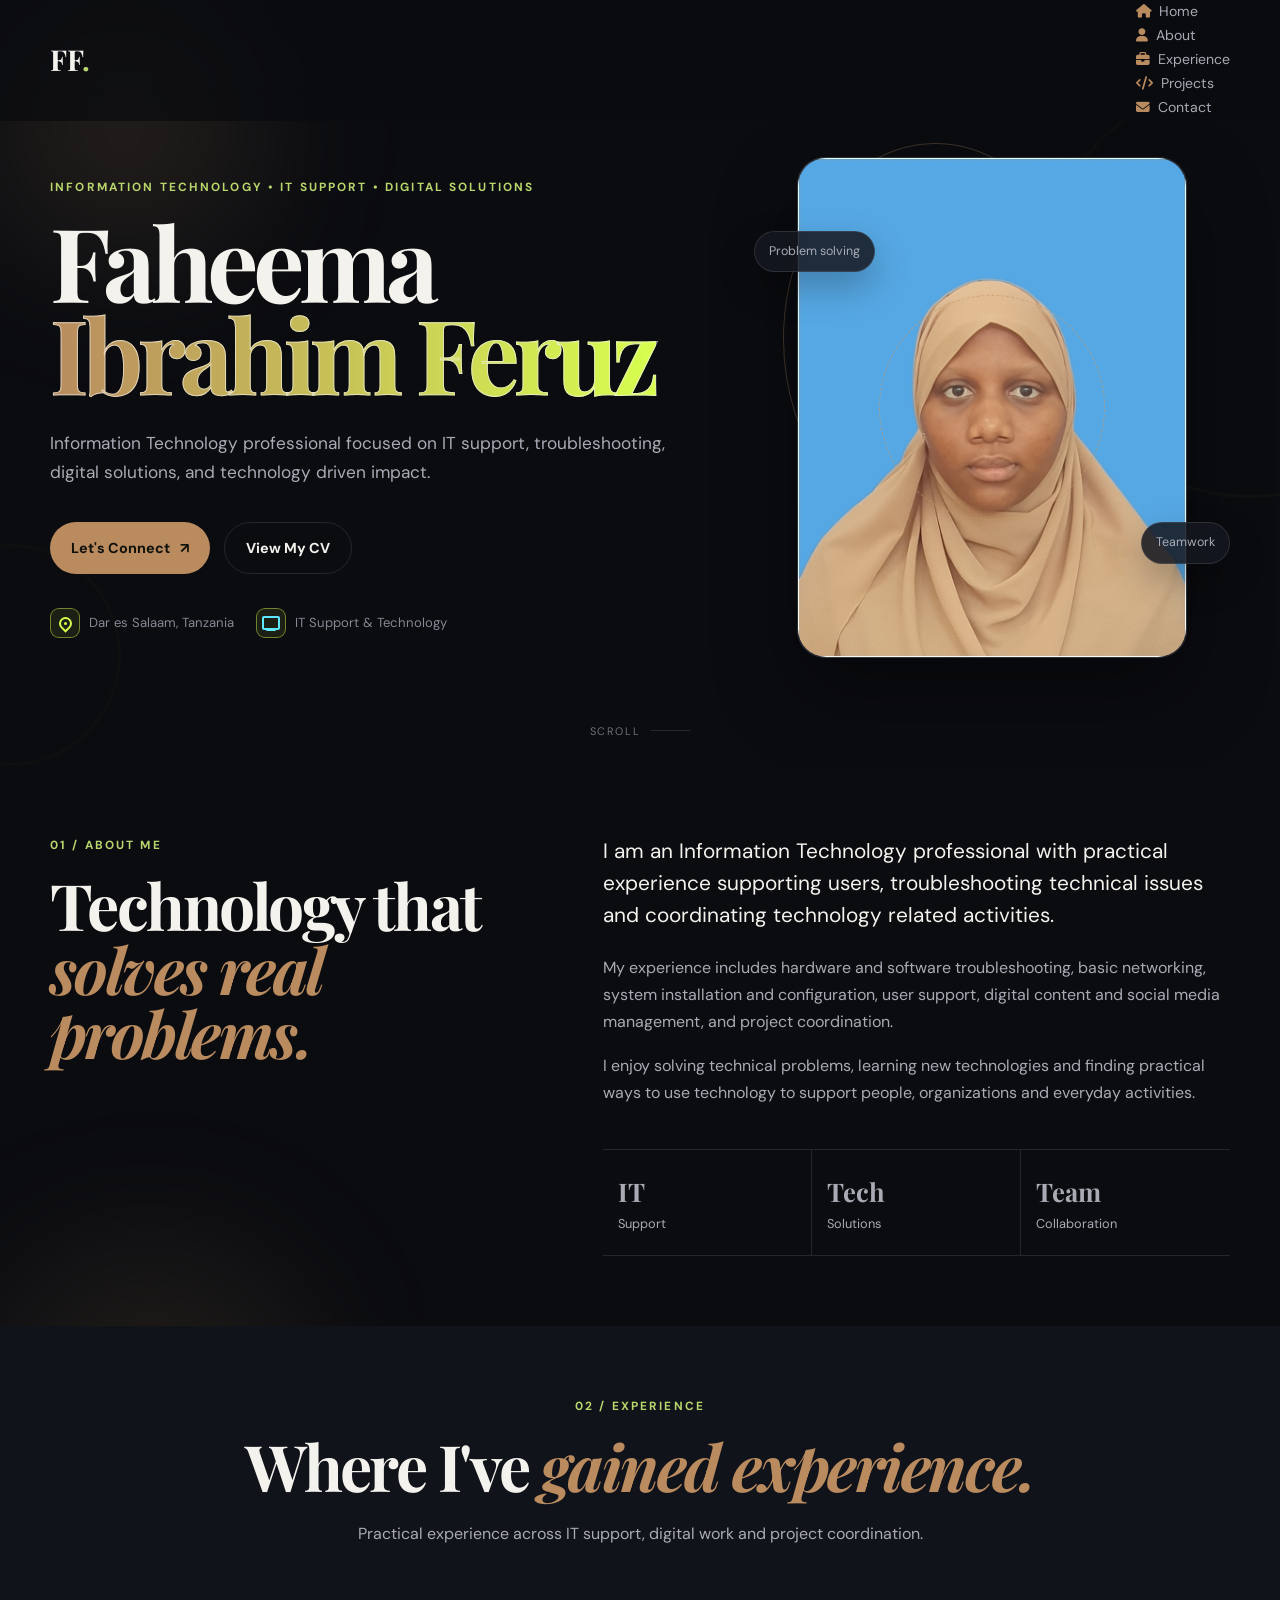
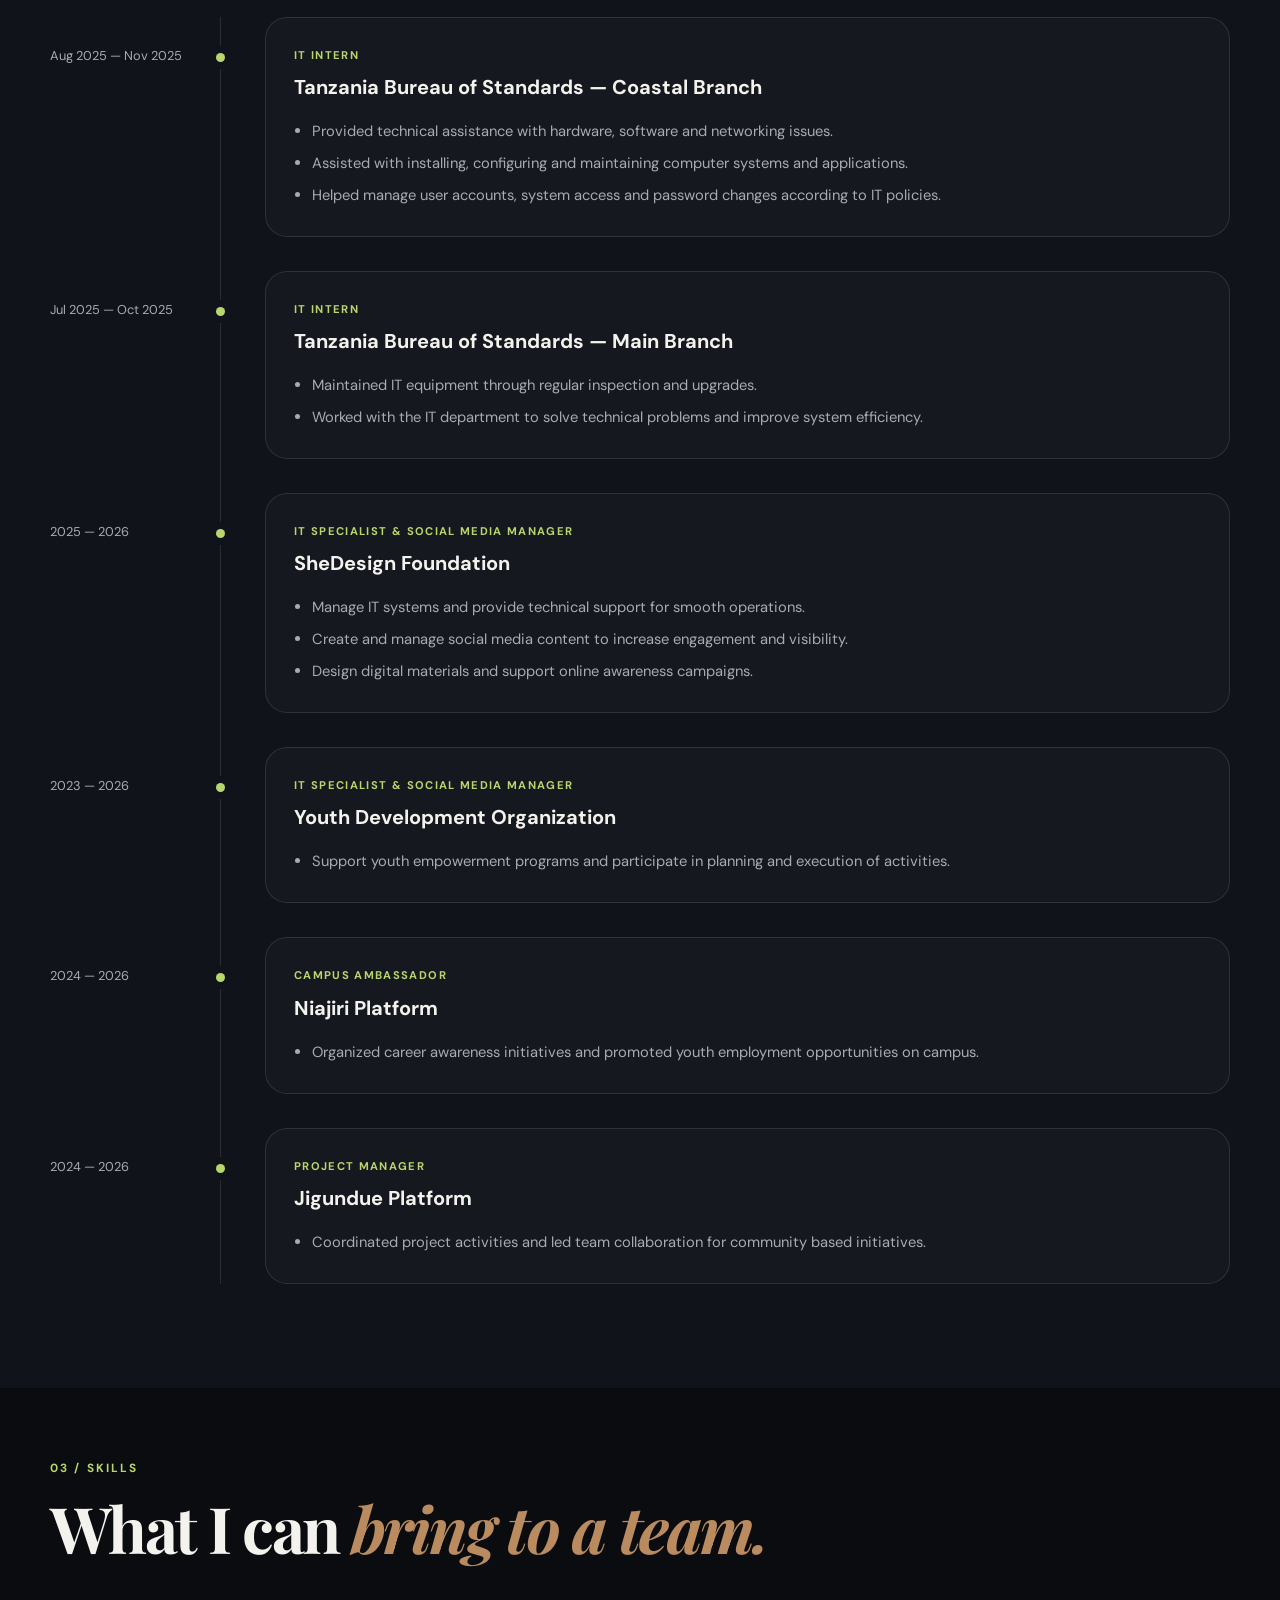
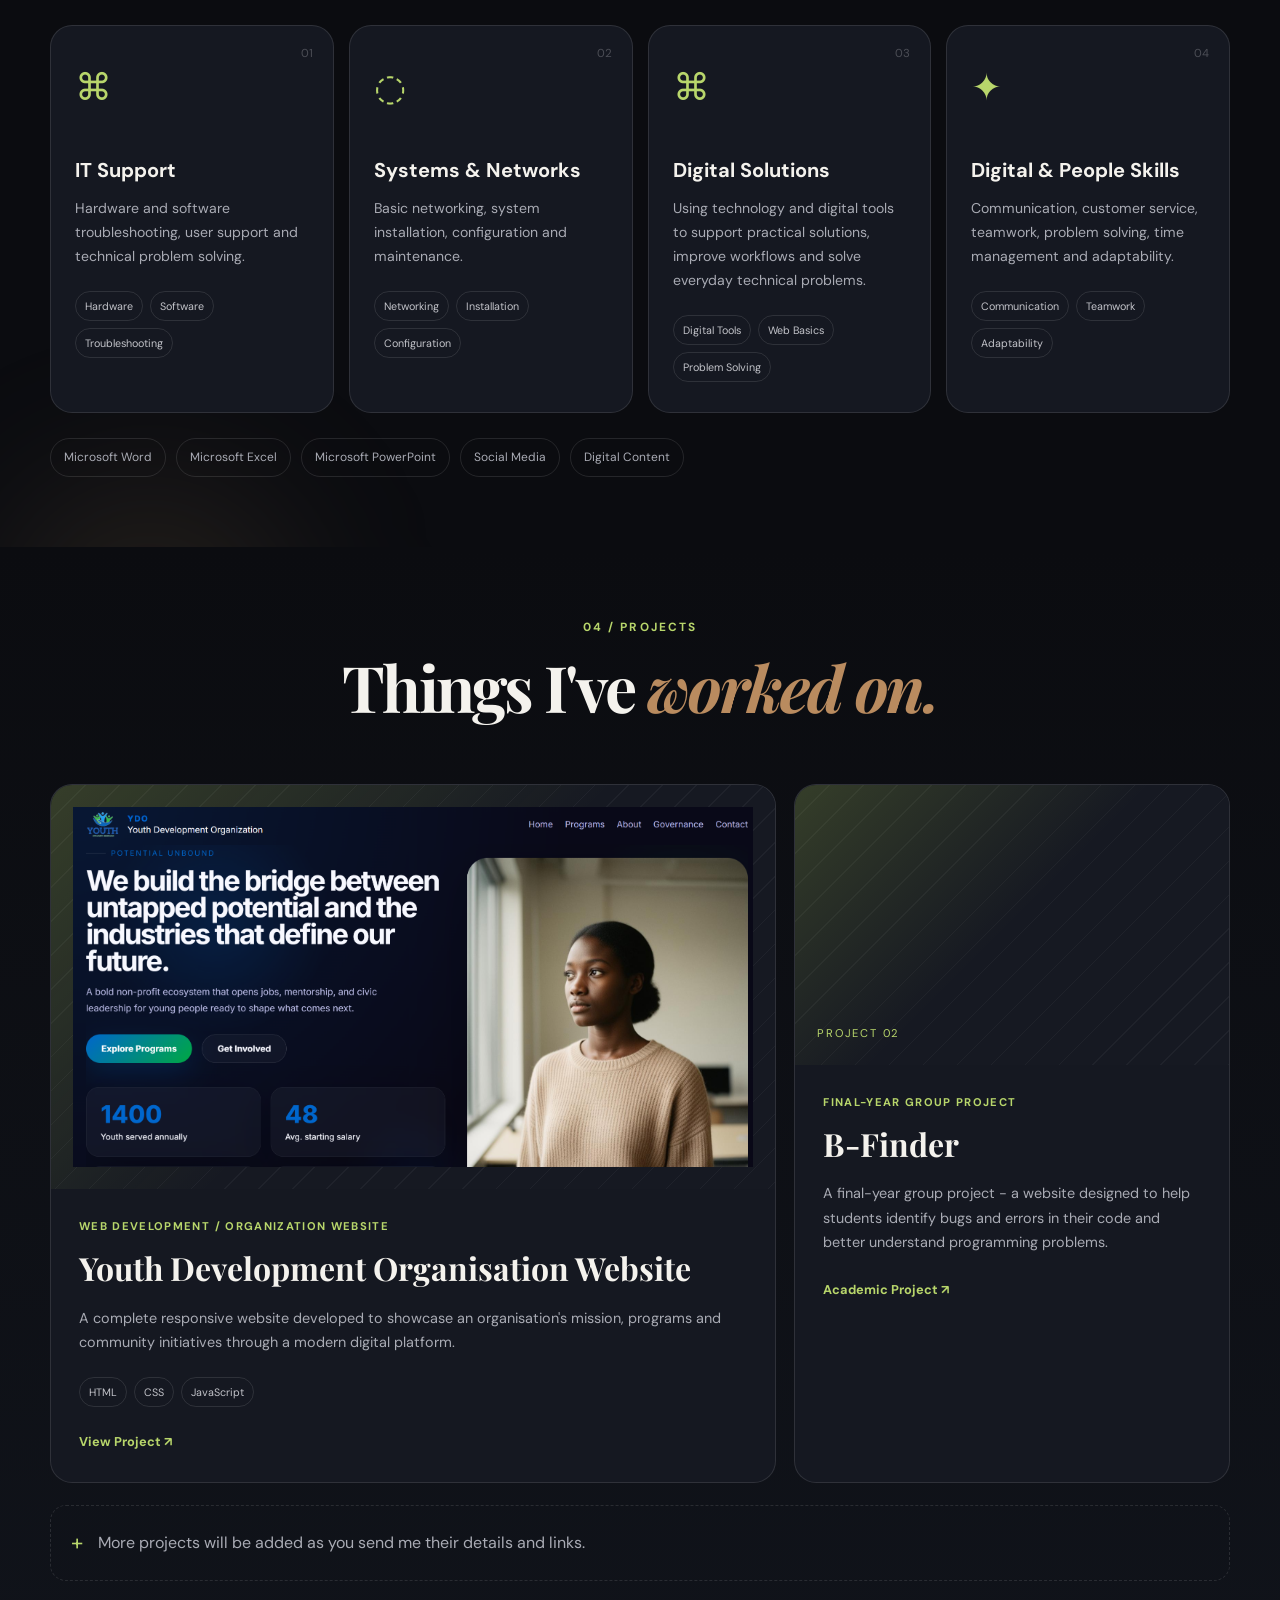
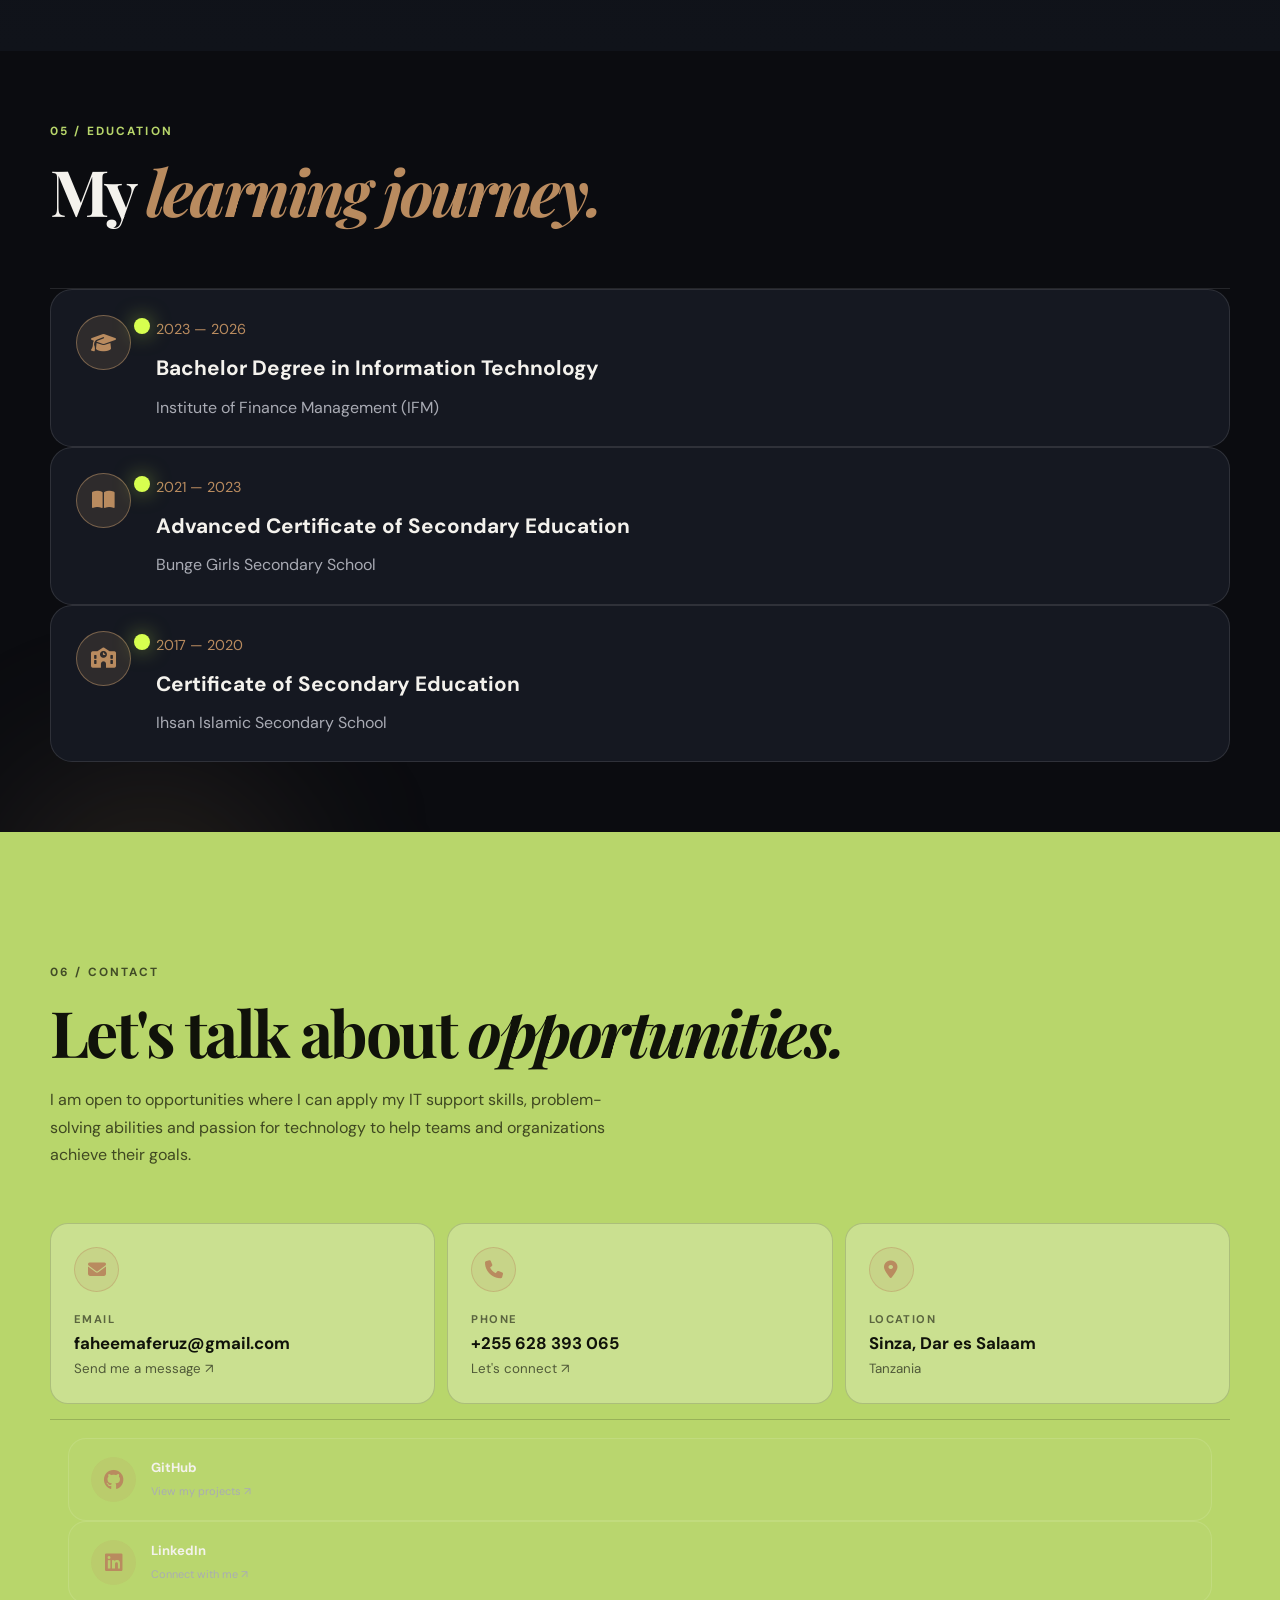
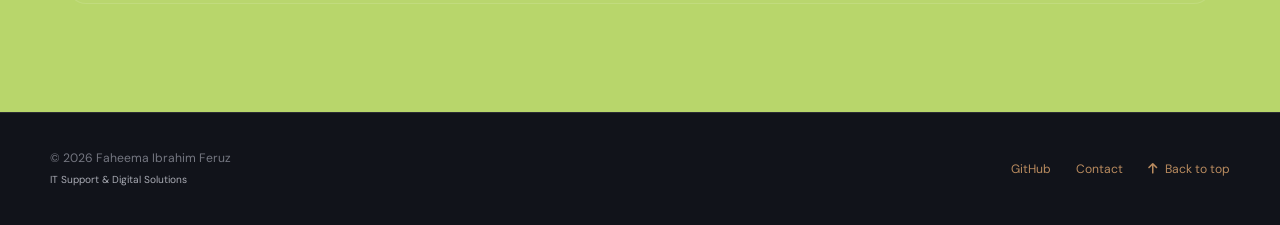
==== commit dd7ac0b2: "Remove placeholder text from projects section Removed placeholder text for project showcase." ====
--- a/index.html
+++ b/index.html
@@ -315,7 +315,6 @@
         <div class="section-heading centered reveal">
           <p class="eyebrow">04 / PROJECTS</p>
           <h2>Things I've <em>worked on.</em></h2>
-          <p>This section will become the showcase for your actual projects.</p>
         </div>
 
         <div class="project-grid">
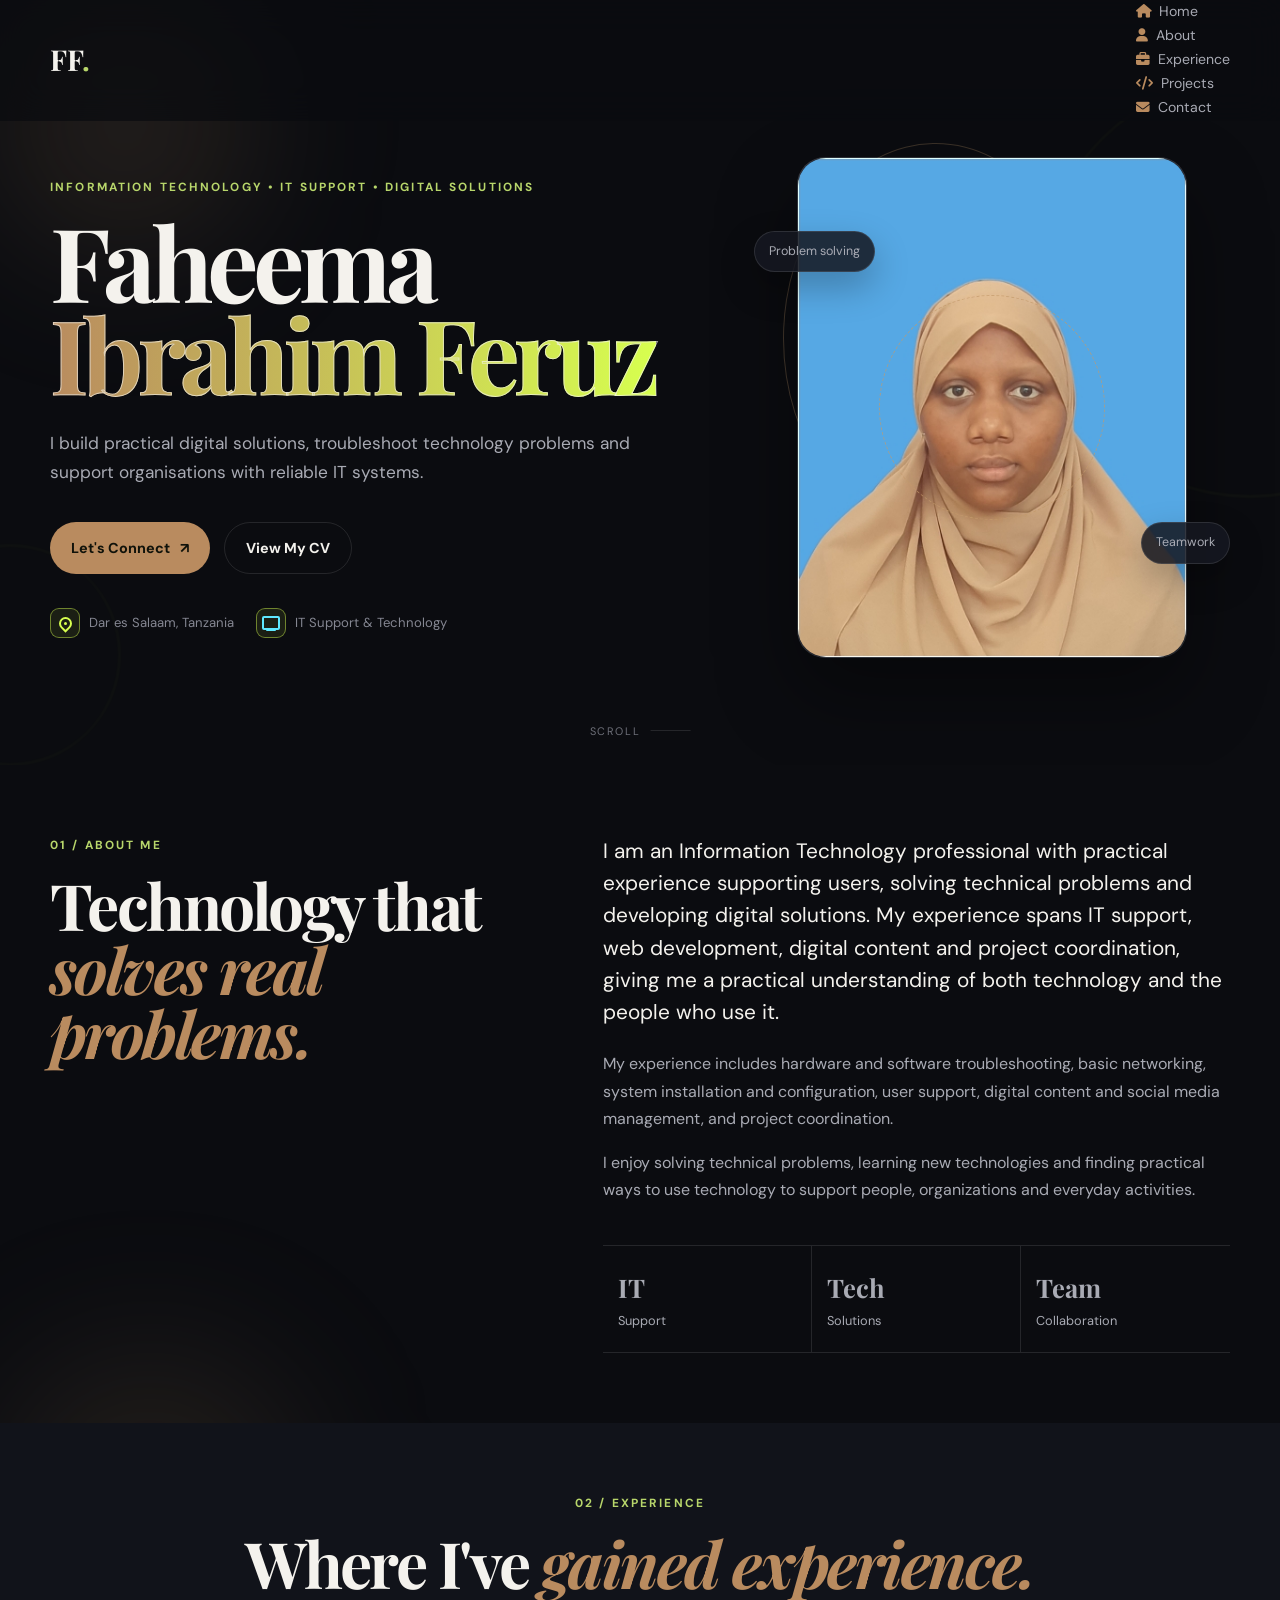
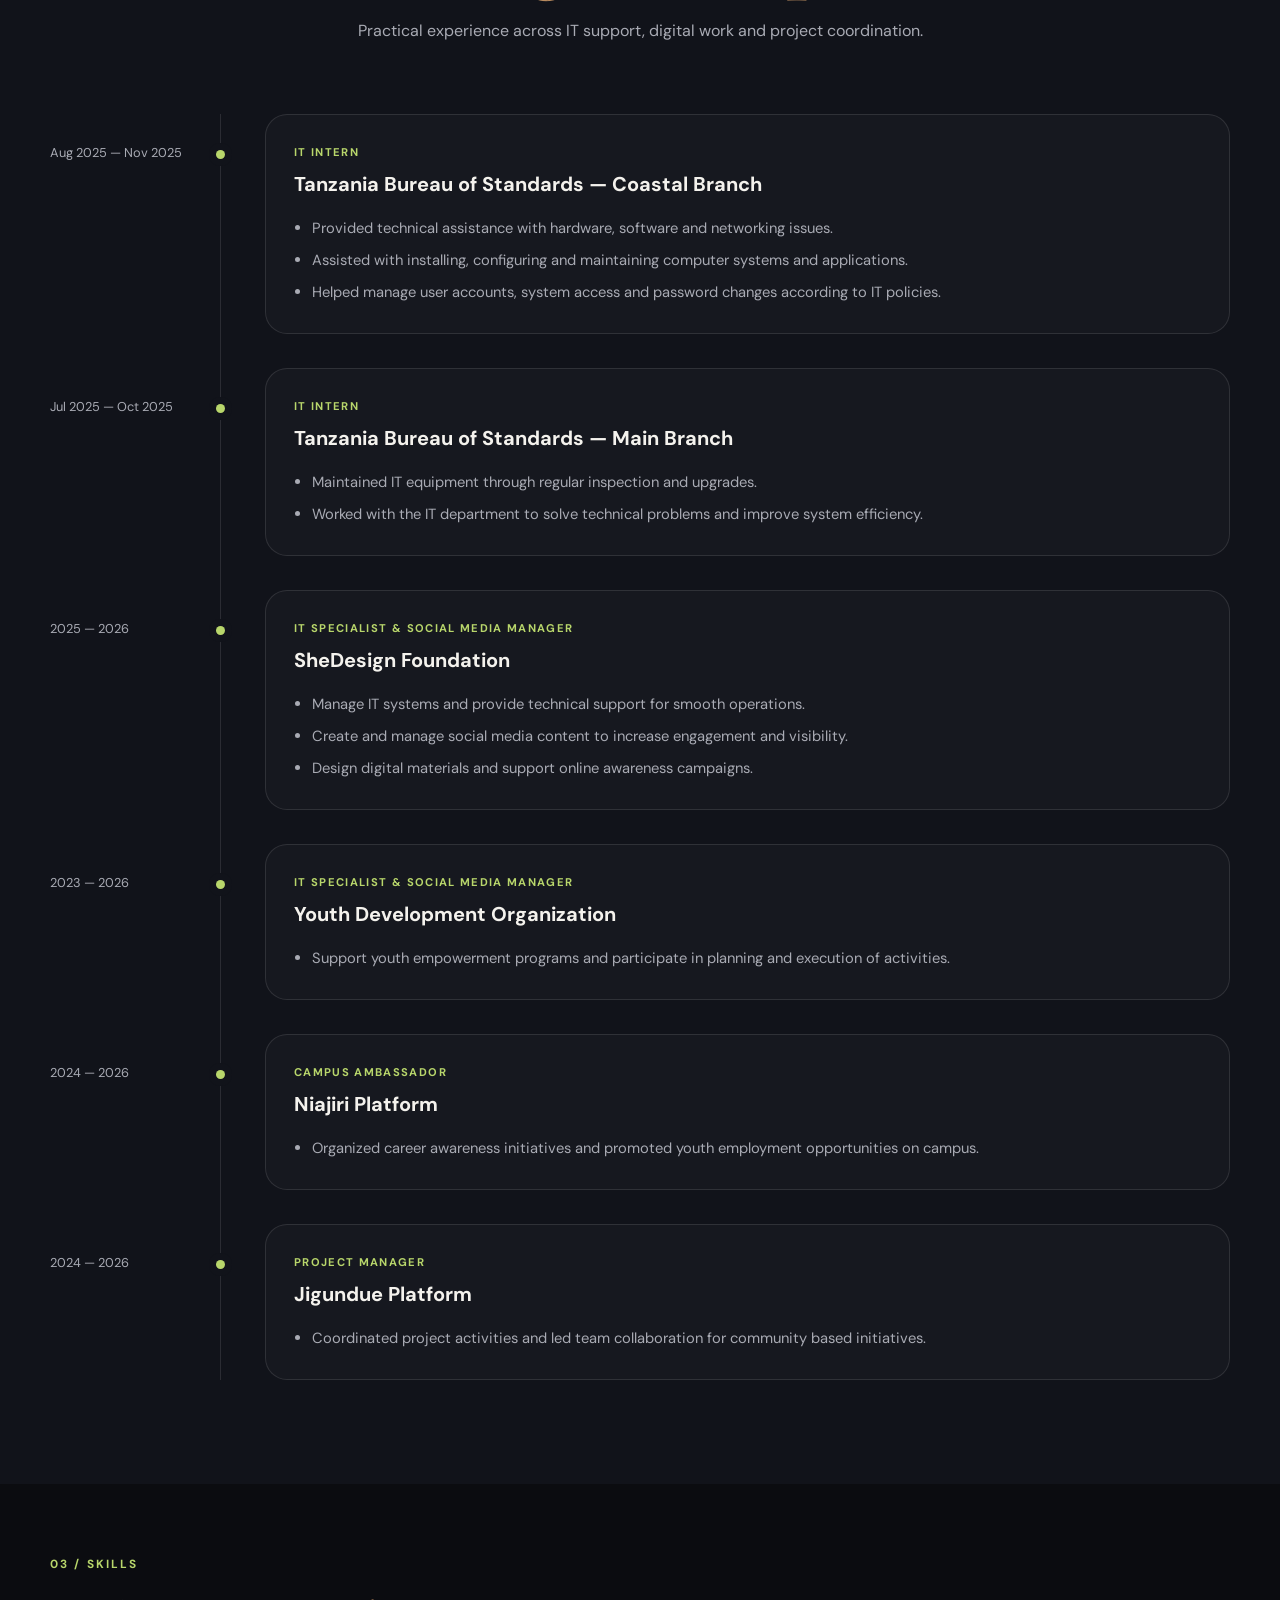
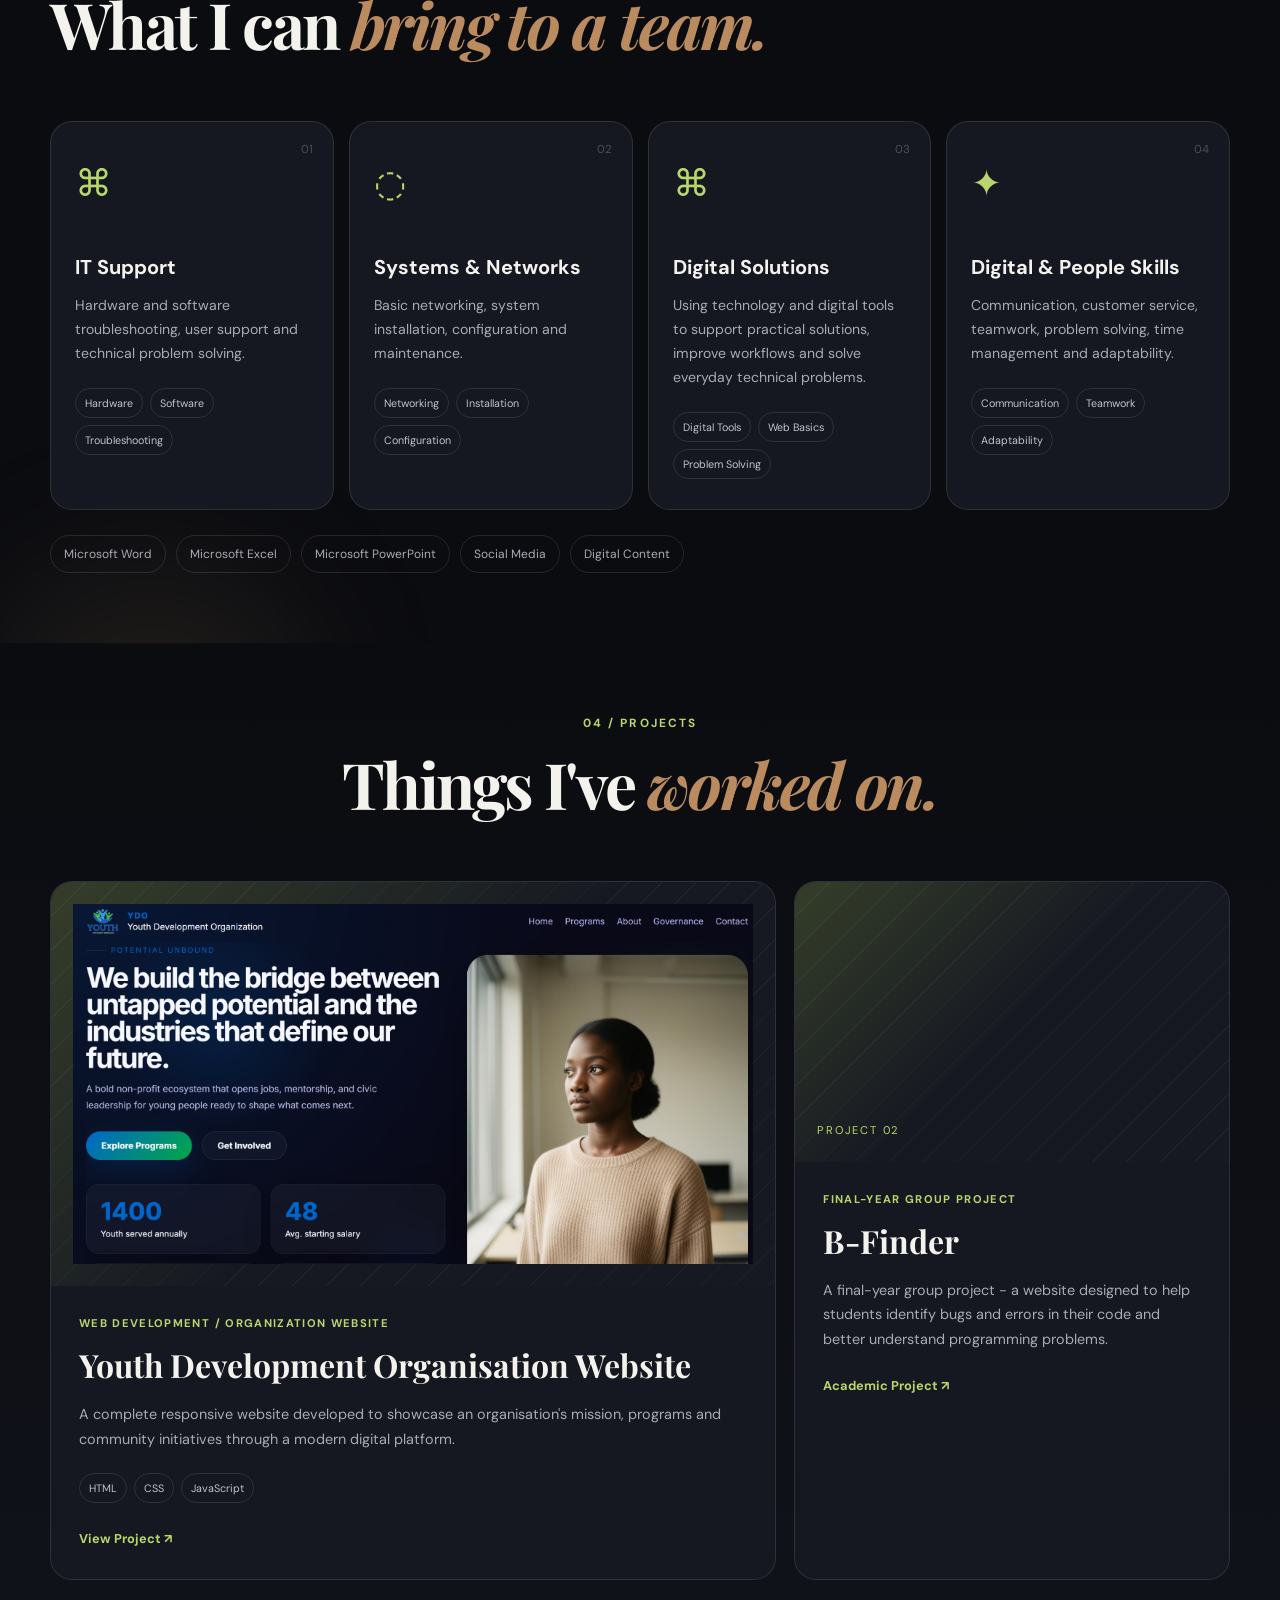
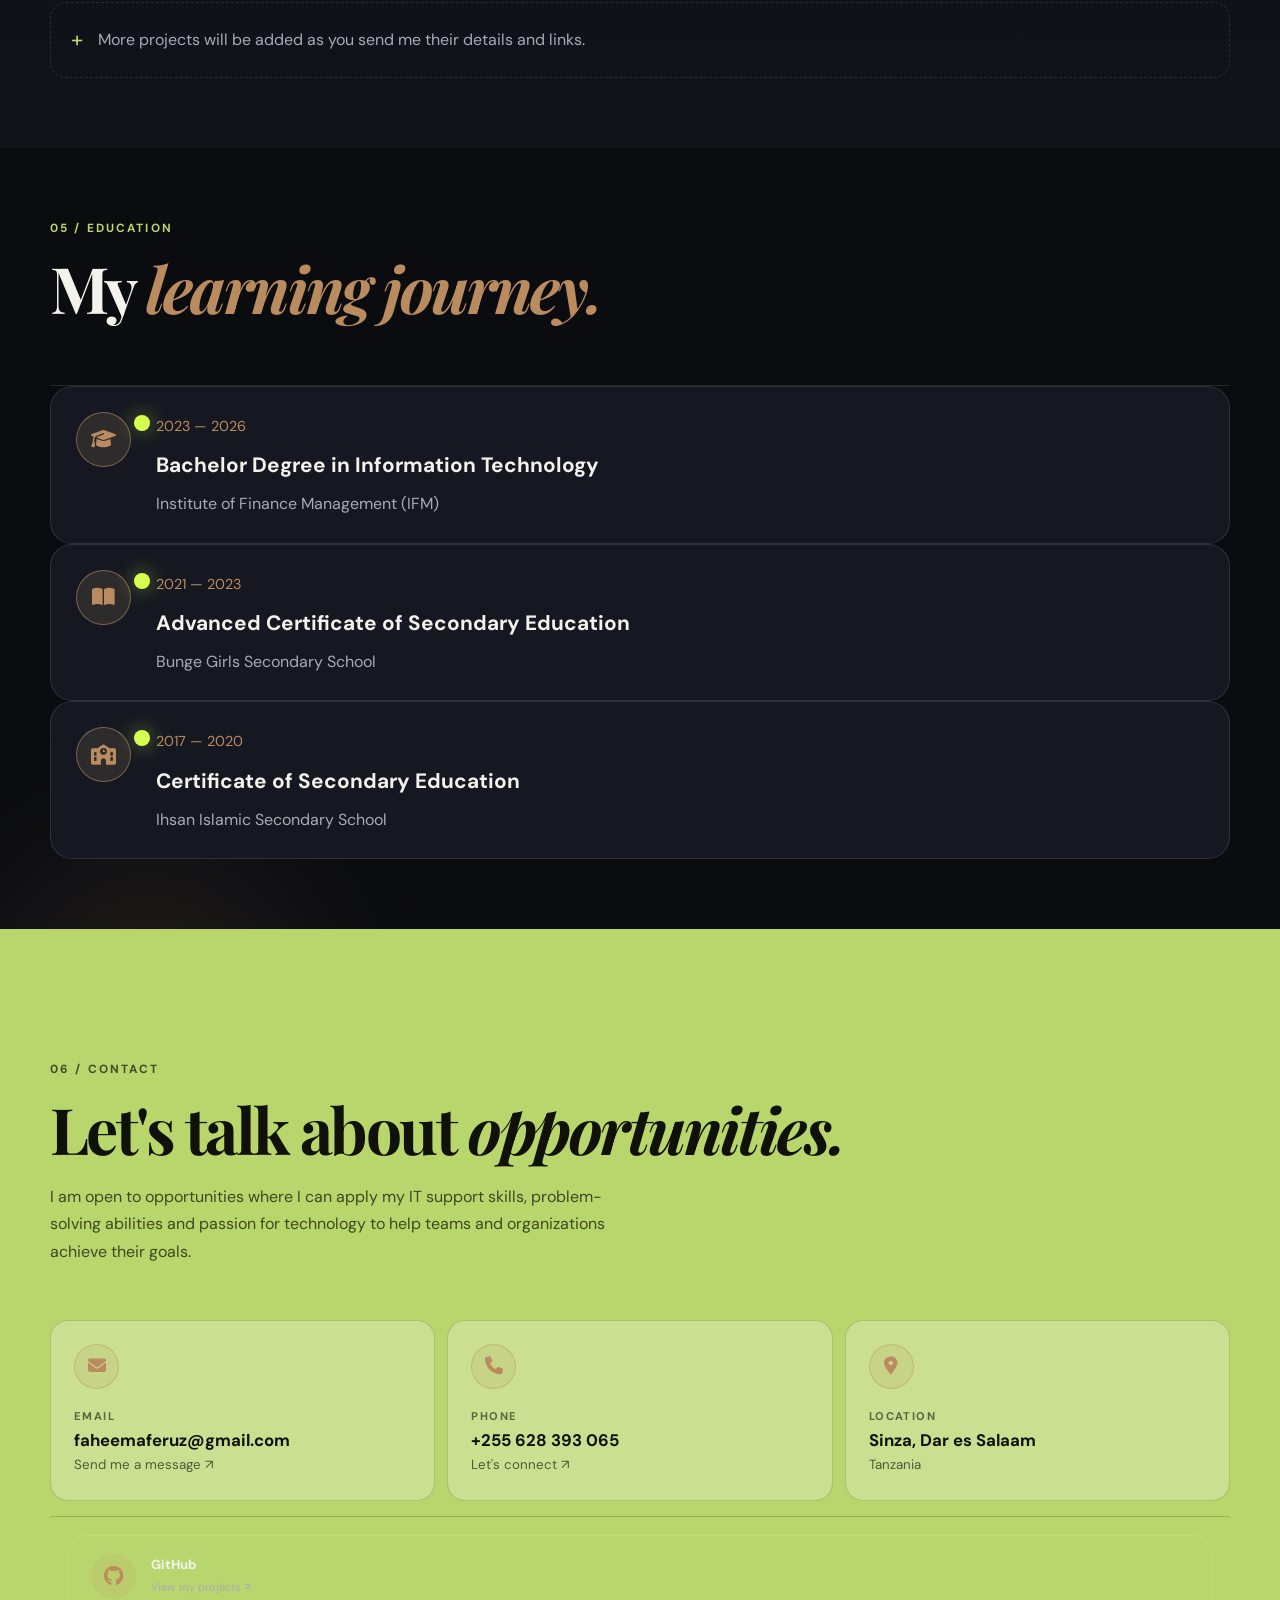
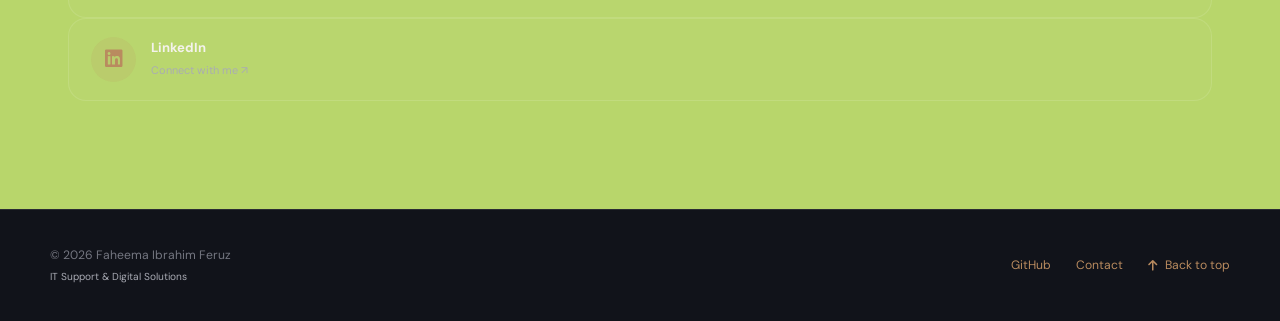
==== commit f7049ada: "Update index.html" ====
--- a/index.html
+++ b/index.html
@@ -74,7 +74,7 @@
           <p class="eyebrow">INFORMATION TECHNOLOGY • IT SUPPORT • DIGITAL SOLUTIONS</p>
           <h1>Faheema<br><span>Ibrahim Feruz</span></h1>
           <p class="hero-description">
-            Information Technology professional focused on IT support, troubleshooting, digital solutions, and technology driven impact.
+            I build practical digital solutions, troubleshoot technology problems and support organisations with reliable IT systems.
           </p>
 
           <div class="hero-buttons">
@@ -133,9 +133,7 @@
 
         <div class="about-copy reveal">
           <p class="lead">
-            I am an Information Technology professional with practical experience
-            supporting users, troubleshooting technical issues and coordinating
-            technology related activities.
+            I am an Information Technology professional with practical experience supporting users, solving technical problems and developing digital solutions. My experience spans IT support, web development, digital content and project coordination, giving me a practical understanding of both technology and the people who use it.
           </p>
           <p>
             My experience includes hardware and software troubleshooting, basic networking,
